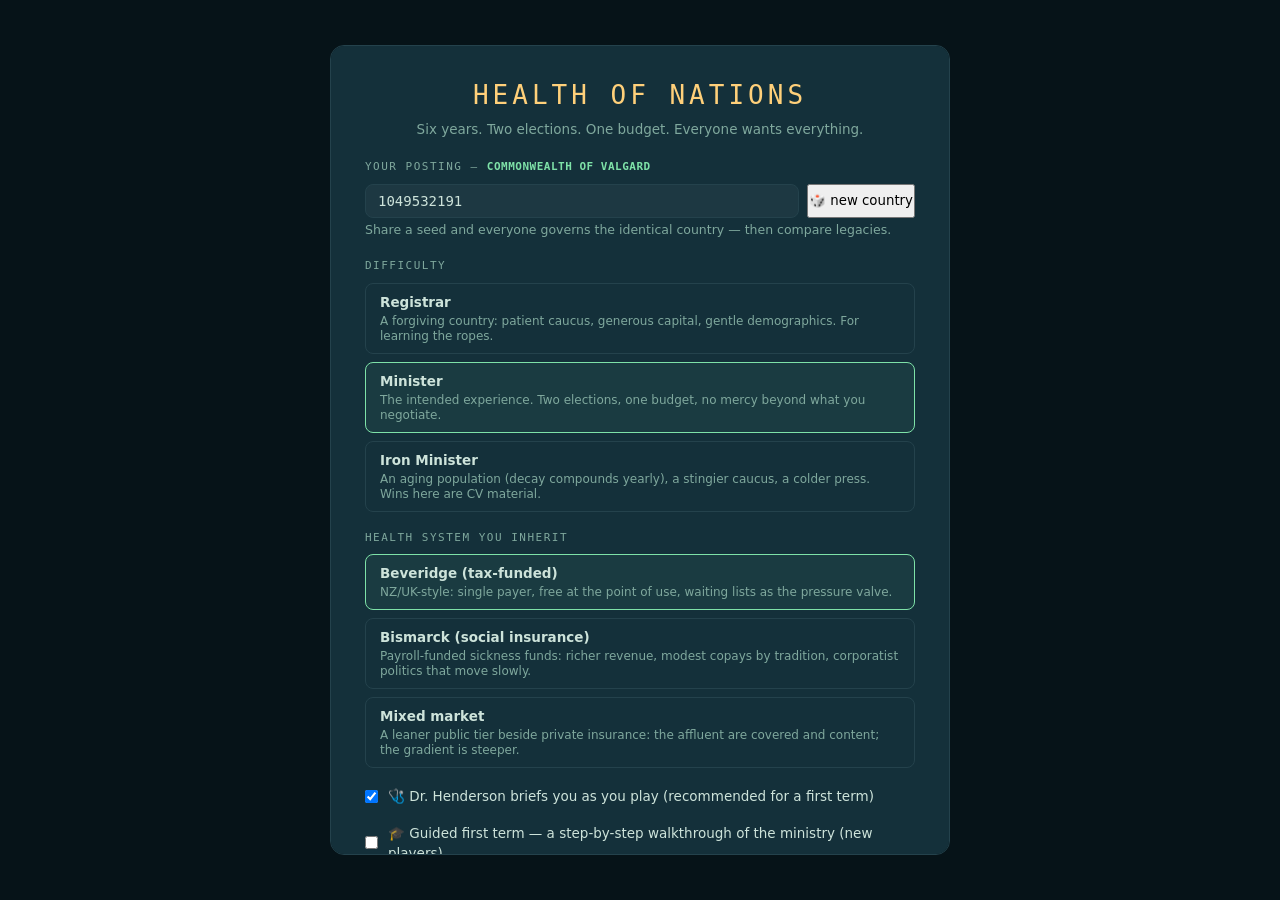
==== index.html @ 7ca91e39 "Health of Nations - built game (deployed from private source repo)" ====
<!DOCTYPE html>
<html lang="en">
  <head>
    <meta charset="UTF-8" />
    <meta name="viewport" content="width=device-width, initial-scale=1.0" />
    <link rel="icon" type="image/svg+xml" href="./hon.svg" />
    <title>Health of Nations</title>
    <script type="module" crossorigin src="./assets/index-BzHdOcWS.js"></script>
    <link rel="stylesheet" crossorigin href="./assets/index-CWYotHM2.css">
  </head>
  <body>
    <div id="root"></div>
  </body>
</html>
---- assets/index-CWYotHM2.css ----
:root{--bg: #0e2129;--panel: #14303a;--panel-2: #1a3a45;--line: #24424c;--text: #cde3da;--muted: #7fa89d;--amber: #ffd07a;--green: #7ee2a8;--red: #e2837e;--purple: #b78ee0;--mono: "Cascadia Code", Consolas, monospace}*{margin:0;padding:0;box-sizing:border-box}body{background:var(--bg);color:var(--text);font-family:Segoe UI,system-ui,sans-serif;font-size:15px;line-height:1.5}.app{max-width:1100px;margin:0 auto;padding:0 16px 60px}button{cursor:pointer;font-family:inherit}.topbar{display:flex;align-items:center;gap:18px;flex-wrap:wrap;padding:14px 0 10px;border-bottom:1px solid var(--line);position:sticky;top:0;background:var(--bg);z-index:10}.brand .title{font-family:var(--mono);font-weight:700;letter-spacing:2px;color:var(--amber);display:block}.brand .sub{font-size:11px;color:var(--muted);font-family:var(--mono)}.stats{display:flex;gap:18px;flex-wrap:wrap;flex:1}.stat label{display:block;font-size:9.5px;letter-spacing:1.5px;color:var(--muted);font-family:var(--mono)}.stat b{font-family:var(--mono);font-size:15px}.stat .check{display:block;font-size:9px;color:var(--muted);font-family:var(--mono)}.good{color:var(--green)}.bad{color:var(--red)}.warn{color:var(--amber)}.actions{display:flex;gap:10px;align-items:center}.advisor-toggle{background:transparent;border:1px solid var(--line);color:var(--muted);border-radius:6px;padding:7px 12px;font-family:var(--mono);font-size:12px}.advisor-toggle.on{border-color:var(--amber);color:var(--amber)}.end-quarter{background:var(--amber);border:none;color:#1a1408;font-weight:700;border-radius:6px;padding:9px 18px;font-size:14px}.end-quarter:hover{filter:brightness(1.1)}.tabs{display:flex;gap:4px;padding:10px 0}.tabs button{background:transparent;border:1px solid transparent;color:var(--muted);padding:8px 16px;border-radius:8px 8px 0 0;font-size:14px;position:relative}.tabs button.active{background:var(--panel);color:var(--text);border-color:var(--line);border-bottom-color:var(--panel)}.tabs .dot{position:absolute;top:6px;right:6px;width:8px;height:8px;border-radius:50%;background:var(--red);animation:pulse 1.2s infinite}@keyframes pulse{50%{opacity:.4}}.flash{background:#3a2530;border:1px solid var(--red);color:#f0c9c4;padding:10px 16px;border-radius:8px;margin:8px 0;font-size:14px}.screen{display:flex;flex-direction:column;gap:14px;padding-top:6px}.panel{background:var(--panel);border:1px solid var(--line);border-radius:10px;padding:18px 22px}.panel h2{font-size:19px;margin-bottom:10px;color:var(--amber)}.panel h3{font-size:16px;margin-bottom:8px}.hint{color:var(--muted);font-size:13px;margin-bottom:12px}.muted{color:var(--muted)}.small{font-size:12px}.center{text-align:center}.headlines{list-style:none}.headlines li{padding:8px 0 8px 20px;border-bottom:1px dashed var(--line);position:relative}.headlines li:before{content:"▸";position:absolute;left:2px;color:var(--amber)}.headlines li:last-child{border-bottom:none}.event{border-color:var(--red)}.event-tag{font-family:var(--mono);font-size:10px;letter-spacing:2px;color:var(--red);margin-bottom:8px}.event h3{font-size:18px;margin-bottom:8px}.choices{display:flex;flex-direction:column;gap:8px;margin-top:14px}.choice{display:flex;justify-content:space-between;align-items:center;gap:12px;background:var(--panel-2);border:1px solid var(--line);color:var(--text);padding:11px 16px;border-radius:8px;text-align:left;font-size:14px}.choice:hover:not(:disabled){border-color:var(--amber)}.choice.chosen{border-color:var(--green);background:#1a4034}.choice.chosen:after{content:" ✓";color:var(--green);font-weight:700}.choice:disabled{opacity:.45;cursor:not-allowed}.choice em{font-family:var(--mono);font-size:11px;color:var(--amber);white-space:nowrap;font-style:normal}.advisor-panel{border-left:3px solid var(--amber)}.advisor-tag{font-family:var(--mono);font-size:10px;letter-spacing:2px;color:var(--amber);margin-bottom:8px;opacity:.9}.advisor-msg{padding:6px 0}.advisor-msg+.advisor-msg{border-top:1px dashed var(--line)}.advisor-msg p{color:#ffeebf;font-size:14px}.advisor-msg details{margin-top:6px;font-size:13px}.advisor-msg summary{color:var(--muted);cursor:pointer;font-family:var(--mono);font-size:11px;letter-spacing:1px}.advisor-msg details p{color:var(--text);margin:6px 0 2px}.advisor-msg cite{color:var(--muted);font-size:11.5px}.panel-head-row{display:flex;justify-content:space-between;align-items:center;gap:12px;flex-wrap:wrap}.policy{display:grid;grid-template-columns:1fr 1fr;gap:16px}@media(max-width:760px){.policy{grid-template-columns:1fr}}.policy-block{background:#ffffff05;border:1px solid var(--line);border-radius:10px;padding:16px 18px}.policy-head{display:flex;justify-content:space-between;align-items:baseline;gap:10px;margin-bottom:10px}.policy-now{font-family:var(--mono);font-size:11px;color:var(--amber)}.pm-options{display:flex;flex-direction:column;gap:8px;margin-bottom:10px}.pm-option{text-align:left;background:transparent;border:1px solid var(--line);border-radius:8px;padding:10px 14px;cursor:pointer;color:var(--text)}.pm-option:hover{border-color:var(--amber)}.pm-option.active{border-color:var(--green);background:#7ee2a80f}.pm-option b{display:block;font-size:13.5px;margin-bottom:3px}.pm-option span{font-size:12px;color:var(--muted)}.menu-card{max-width:560px}.menu-title{font-family:var(--mono);font-size:26px;letter-spacing:4px;color:var(--amber);text-align:center;margin-bottom:4px}.menu-sub{text-align:center;color:var(--muted);font-size:13.5px;margin-bottom:20px}.menu-block{margin-bottom:18px}.menu-label{display:block;font-family:var(--mono);font-size:11px;letter-spacing:1.5px;text-transform:uppercase;color:var(--muted);margin-bottom:8px}.country-preview{color:var(--green);letter-spacing:.5px}.seed-row{display:flex;gap:8px}.seed-input{flex:1;background:#ffffff0a;border:1px solid var(--line);border-radius:8px;color:var(--text);font-family:var(--mono);font-size:14px;padding:8px 12px}.seed-input:focus{outline:none;border-color:var(--amber)}.menu-coaching{display:flex;align-items:center;gap:10px;font-size:13.5px;margin:4px 0 16px;cursor:pointer}.victories{margin:14px 0 4px;display:flex;flex-direction:column;gap:8px}.victory{background:#7ee2a812;border:1px solid rgba(126,226,168,.3);border-radius:8px;padding:10px 14px;font-size:13.5px}.victory.none{background:#ffffff08;border-color:var(--line);color:var(--muted)}.factcard{border-left:3px solid var(--amber)}.fact-tag{font-family:var(--mono);font-size:10px;letter-spacing:2px;color:var(--amber);margin-bottom:6px}.factcard p{font-size:14px;line-height:1.55;margin-bottom:6px}.factcard cite{font-family:var(--mono);font-size:10.5px;color:var(--muted);font-style:normal}.roast{font-style:italic;color:var(--amber);font-size:14px;line-height:1.55;border-left:3px solid var(--amber);padding:8px 14px;margin:10px 0 4px;background:#ffd07a0f;border-radius:0 8px 8px 0}.deep-dive{margin-top:10px;border-top:1px dashed var(--line);padding-top:8px}.deep-dive summary{cursor:pointer;font-family:var(--mono);font-size:11px;color:var(--green)}.deep-dive p{margin-top:8px}.deep-dive .discussion{margin-top:10px;background:#7ee2a80d;border-radius:8px;padding:10px 14px 10px 10px}.deep-dive .discussion ol{margin:6px 0 0 20px}.deep-dive .discussion li{margin:6px 0;font-size:12.5px}.lb-toggle{cursor:pointer;-webkit-user-select:none;user-select:none}.lb-config{display:flex;flex-direction:column;gap:8px}.continue-btn{display:block;width:100%;margin-bottom:18px;padding:12px 16px;background:#7ee2a81a;border:1px solid var(--green);border-radius:10px;color:var(--green);font-family:var(--mono);font-size:13px;cursor:pointer}.continue-btn:hover{background:#7ee2a82e}.hall{border-top:1px dashed var(--line);padding-top:14px;margin-top:4px}.hall-row{display:flex;align-items:center;gap:10px;padding:5px 0;font-size:12px}.hall-grade{flex:0 0 22px;height:22px;border-radius:6px;display:flex;align-items:center;justify-content:center;font-family:var(--mono);font-weight:700;font-size:12px;background:#ffffff0f}.hall-country{flex:1;white-space:nowrap;overflow:hidden;text-overflow:ellipsis}.hall-meta{color:var(--muted);font-family:var(--mono);font-size:10px}.hall-victories{letter-spacing:2px}.hall-score{font-family:var(--mono);color:var(--amber)}.tutorial-panel{position:fixed;right:18px;bottom:18px;z-index:40;max-width:380px;background:var(--panel, #14262e);border:1px solid var(--amber);border-radius:12px;padding:14px 18px;box-shadow:0 10px 30px #00000073;font-size:13.5px}.tutorial-panel p{margin:4px 0 10px;line-height:1.5}.tutorial-foot{display:flex;justify-content:space-between;align-items:center;gap:10px}.tutorial-dots{display:flex;gap:4px}.tutorial-dots .pip.now{background:var(--amber);box-shadow:0 0 6px var(--amber)}button.small{font-size:11px;padding:4px 10px}.codex-list{display:grid;grid-template-columns:1fr 1fr;gap:14px}@media(max-width:760px){.codex-list{grid-template-columns:1fr}}.codex-entry{background:#ffffff05;border:1px solid var(--line);border-radius:10px;padding:16px 18px}.codex-entry h3{font-size:15px;margin-bottom:8px;color:var(--amber)}.codex-entry p{font-size:13px;line-height:1.55;margin-bottom:8px}.codex-entry cite{font-family:var(--mono);font-size:10.5px;color:var(--muted);font-style:normal}.codex-entry.locked{opacity:.55;border-style:dashed}.primer{border-left:3px solid var(--green)}.primer h3{color:var(--green)}.primer ul{list-style:none}.primer li{padding:7px 0 7px 4px;border-bottom:1px dashed var(--line);font-size:14px}.primer li:last-child{border-bottom:none}.primer li b{color:var(--text)}.study-btn{display:block;margin-top:4px;font-family:var(--mono);font-size:10px;background:transparent;border:1px dashed var(--amber);color:var(--amber);border-radius:5px;padding:2px 7px;cursor:pointer}.study-btn:hover{background:#ffd07a1f}.study-btn.is-on{background:var(--amber);color:#10242c;border-style:solid;font-weight:700}.desk-list{display:grid;grid-template-columns:repeat(auto-fit,minmax(300px,1fr));gap:12px}.desk{background:var(--panel-2);border:1px solid var(--line);border-radius:8px;padding:14px 16px}.desk.fixed{opacity:.85}.desk-head{display:flex;justify-content:space-between;font-size:15px;margin-bottom:6px}.desk-head b{font-family:var(--mono);color:var(--amber)}.desk p{font-size:12.5px;color:var(--muted);margin-bottom:10px}.desk-status{font-family:var(--mono);font-size:11px;color:var(--amber);background:#ffd07a12;border-left:2px solid var(--amber);padding:6px 10px;border-radius:0 6px 6px 0;margin-bottom:10px}.desk.fixed .desk-status{color:var(--muted);border-left-color:var(--line);background:#ffffff05}.bar.pipeline{width:100%;margin-bottom:10px}.desk-controls{display:flex;align-items:center;gap:10px}.desk-controls button{width:30px;height:30px;border-radius:6px;border:1px solid var(--line);background:var(--panel);color:var(--text);font-size:16px}.desk-controls button:disabled{opacity:.3}.pips{display:flex;gap:5px}.pip{width:22px;height:10px;border-radius:3px;background:var(--line)}.pip.lit{background:var(--green)}.delta{font-family:var(--mono);font-size:11px;color:var(--amber);font-style:normal}.tablewrap{overflow-x:auto}table{border-collapse:collapse;width:100%;font-size:13.5px}th{text-align:left;font-family:var(--mono);font-size:10px;letter-spacing:1.2px;color:var(--muted);padding:8px 10px;border-bottom:1px solid var(--line)}td{padding:9px 10px;border-bottom:1px solid #1d3843;vertical-align:top}.league tr.funded td{background:#16382e}.drug-name{font-weight:700}.cph{font-family:var(--mono);color:var(--amber)}.ci{font-family:var(--mono);font-size:12px;color:var(--muted)}.ci.wide{color:var(--red)}.equity{font-family:var(--mono)}.fund-btn{border:1px solid var(--line);background:transparent;color:var(--muted);border-radius:6px;padding:5px 12px;font-family:var(--mono);font-size:11px;white-space:nowrap}.fund-btn:hover{border-color:var(--green);color:var(--green)}.fund-btn.is-funded{background:var(--green);border-color:var(--green);color:#0c2018;font-weight:700}.spark-row{display:grid;grid-template-columns:repeat(auto-fit,minmax(160px,1fr));gap:12px}.spark-box{background:var(--panel-2);border:1px solid var(--line);border-radius:8px;padding:12px 14px}.spark-box label{display:block;font-family:var(--mono);font-size:10px;letter-spacing:1.5px;color:var(--muted);margin-bottom:6px}.spark{width:100%;height:36px;display:block}.spark-box b{font-family:var(--mono);font-size:15px}.spark-box b.big{font-size:22px;color:var(--amber)}.spark-box small{display:block;color:var(--muted);font-size:10.5px}.bar{background:var(--line);border-radius:4px;height:9px;width:110px;overflow:hidden}.fill{height:100%;border-radius:4px}.fill.health{background:var(--amber)}.fill.sat,.fill.score{background:var(--green)}.provisional{font-family:var(--mono);font-size:10.5px;letter-spacing:1px;color:var(--muted);font-weight:400;margin-left:10px;vertical-align:middle}.scoreboard{display:flex;gap:22px;align-items:flex-start}.scoreboard .pillars{flex:1;margin-bottom:0}@media(max-width:640px){.scoreboard{flex-direction:column}}.score-overlay{position:fixed;top:0;right:0;bottom:0;left:0;background:#061217e6;z-index:100;display:flex;align-items:center;justify-content:center;padding:20px}.score-card{background:var(--panel);border:1px solid var(--line);border-radius:14px;padding:30px 34px;max-width:620px;width:100%;max-height:90vh;overflow-y:auto}.verdict{font-family:var(--mono);font-size:26px;font-weight:700;letter-spacing:2px}.verdict.win{color:var(--green)}.verdict.loss{color:var(--red)}.reason{margin:12px 0 20px;color:var(--text);font-size:15px}.grade-row{display:flex;align-items:center;gap:20px;margin-bottom:20px}.grade{width:74px;height:74px;border-radius:12px;display:flex;align-items:center;justify-content:center;font-size:44px;font-weight:700;font-family:var(--mono);background:var(--panel-2);border:2px solid var(--line)}.grade-S{color:var(--amber);border-color:var(--amber)}.grade-A{color:var(--green);border-color:var(--green)}.grade-B{color:var(--green)}.grade-C{color:var(--text)}.grade-D{color:var(--red)}.grade-F{color:var(--red);border-color:var(--red)}.composite b{font-size:30px;font-family:var(--mono)}.composite small{display:block;color:var(--muted);font-size:11px;letter-spacing:1px}.pillars{display:flex;flex-direction:column;gap:12px;margin-bottom:22px}.pillar .bar{width:100%;margin:4px 0}.pillar-head{display:flex;justify-content:space-between;font-size:14px}.pillar-head b{font-family:var(--mono)}.score-actions{display:flex;gap:10px;margin-bottom:10px}.score-actions button{flex:1;padding:12px;border-radius:8px;border:none;background:var(--amber);color:#1a1408;font-weight:700;font-size:14px}.score-actions button.ghost{background:transparent;border:1px solid var(--line);color:var(--text)}
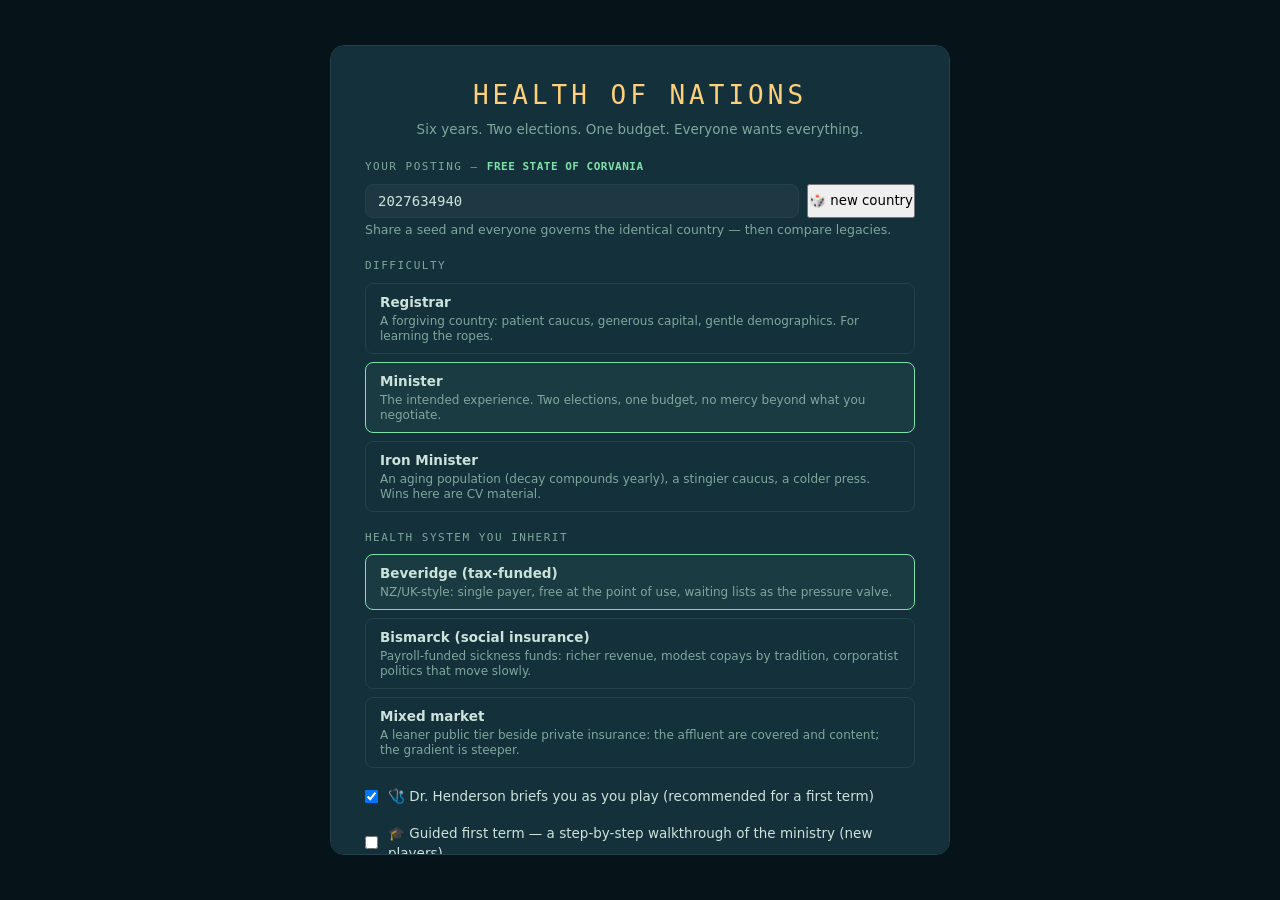
==== commit 8725a57b: "Deploy: facts, roasts, 16 new events, teaching mode, leaderboards, lo-fi soundtrack" ====
--- a/index.html
+++ b/index.html
@@ -5,7 +5,7 @@
     <meta name="viewport" content="width=device-width, initial-scale=1.0" />
     <link rel="icon" type="image/svg+xml" href="./hon.svg" />
     <title>Health of Nations</title>
-    <script type="module" crossorigin src="./assets/index-BzHdOcWS.js"></script>
+    <script type="module" crossorigin src="./assets/index-4M-tXDWU.js"></script>
     <link rel="stylesheet" crossorigin href="./assets/index-CWYotHM2.css">
   </head>
   <body>
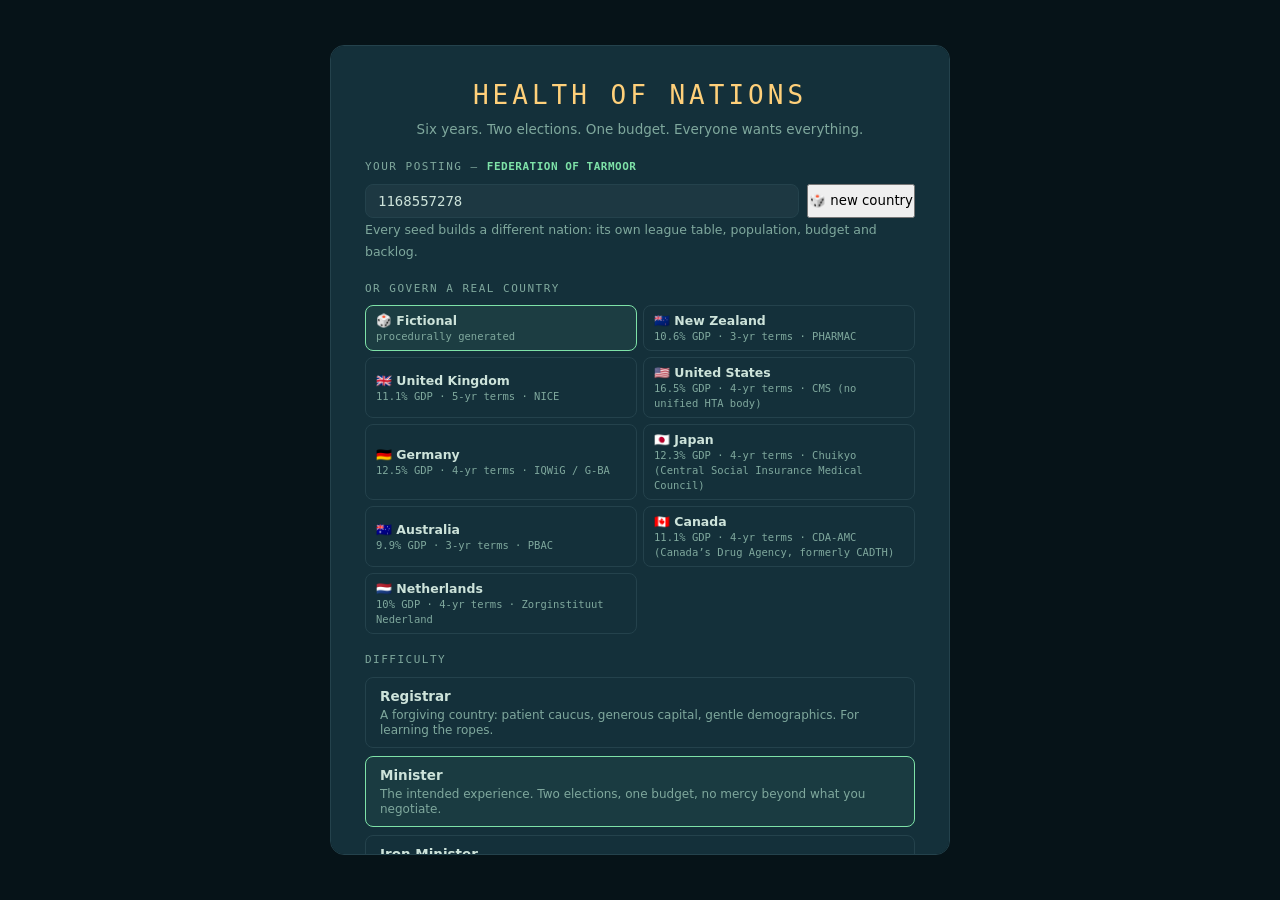
==== commit b22caaf4: "Deploy Phase 6: procedural countries, real-country mode, Green Field" ====
--- a/index.html
+++ b/index.html
@@ -5,8 +5,8 @@
     <meta name="viewport" content="width=device-width, initial-scale=1.0" />
     <link rel="icon" type="image/svg+xml" href="./hon.svg" />
     <title>Health of Nations</title>
-    <script type="module" crossorigin src="./assets/index-4M-tXDWU.js"></script>
-    <link rel="stylesheet" crossorigin href="./assets/index-CWYotHM2.css">
+    <script type="module" crossorigin src="./assets/index-B0h3HV42.js"></script>
+    <link rel="stylesheet" crossorigin href="./assets/index-BfhvrwrB.css">
   </head>
   <body>
     <div id="root"></div>
--- a/assets/index-BfhvrwrB.css
+++ b/assets/index-BfhvrwrB.css
@@ -0,0 +1 @@
+:root{--bg: #0e2129;--panel: #14303a;--panel-2: #1a3a45;--line: #24424c;--text: #cde3da;--muted: #7fa89d;--amber: #ffd07a;--green: #7ee2a8;--red: #e2837e;--purple: #b78ee0;--mono: "Cascadia Code", Consolas, monospace}*{margin:0;padding:0;box-sizing:border-box}body{background:var(--bg);color:var(--text);font-family:Segoe UI,system-ui,sans-serif;font-size:15px;line-height:1.5}.app{max-width:1100px;margin:0 auto;padding:0 16px 60px}button{cursor:pointer;font-family:inherit}.topbar{display:flex;align-items:center;gap:18px;flex-wrap:wrap;padding:14px 0 10px;border-bottom:1px solid var(--line);position:sticky;top:0;background:var(--bg);z-index:10}.brand .title{font-family:var(--mono);font-weight:700;letter-spacing:2px;color:var(--amber);display:block}.brand .sub{font-size:11px;color:var(--muted);font-family:var(--mono)}.stats{display:flex;gap:18px;flex-wrap:wrap;flex:1}.stat label{display:block;font-size:9.5px;letter-spacing:1.5px;color:var(--muted);font-family:var(--mono)}.stat b{font-family:var(--mono);font-size:15px}.stat .check{display:block;font-size:9px;color:var(--muted);font-family:var(--mono)}.good{color:var(--green)}.bad{color:var(--red)}.warn{color:var(--amber)}.actions{display:flex;gap:10px;align-items:center}.advisor-toggle{background:transparent;border:1px solid var(--line);color:var(--muted);border-radius:6px;padding:7px 12px;font-family:var(--mono);font-size:12px}.advisor-toggle.on{border-color:var(--amber);color:var(--amber)}.end-quarter{background:var(--amber);border:none;color:#1a1408;font-weight:700;border-radius:6px;padding:9px 18px;font-size:14px}.end-quarter:hover{filter:brightness(1.1)}.tabs{display:flex;gap:4px;padding:10px 0}.tabs button{background:transparent;border:1px solid transparent;color:var(--muted);padding:8px 16px;border-radius:8px 8px 0 0;font-size:14px;position:relative}.tabs button.active{background:var(--panel);color:var(--text);border-color:var(--line);border-bottom-color:var(--panel)}.tabs .dot{position:absolute;top:6px;right:6px;width:8px;height:8px;border-radius:50%;background:var(--red);animation:pulse 1.2s infinite}@keyframes pulse{50%{opacity:.4}}.flash{background:#3a2530;border:1px solid var(--red);color:#f0c9c4;padding:10px 16px;border-radius:8px;margin:8px 0;font-size:14px}.screen{display:flex;flex-direction:column;gap:14px;padding-top:6px}.panel{background:var(--panel);border:1px solid var(--line);border-radius:10px;padding:18px 22px}.panel h2{font-size:19px;margin-bottom:10px;color:var(--amber)}.panel h3{font-size:16px;margin-bottom:8px}.hint{color:var(--muted);font-size:13px;margin-bottom:12px}.muted{color:var(--muted)}.small{font-size:12px}.center{text-align:center}.headlines{list-style:none}.headlines li{padding:8px 0 8px 20px;border-bottom:1px dashed var(--line);position:relative}.headlines li:before{content:"▸";position:absolute;left:2px;color:var(--amber)}.headlines li:last-child{border-bottom:none}.event{border-color:var(--red)}.event-tag{font-family:var(--mono);font-size:10px;letter-spacing:2px;color:var(--red);margin-bottom:8px}.event h3{font-size:18px;margin-bottom:8px}.choices{display:flex;flex-direction:column;gap:8px;margin-top:14px}.choice{display:flex;justify-content:space-between;align-items:center;gap:12px;background:var(--panel-2);border:1px solid var(--line);color:var(--text);padding:11px 16px;border-radius:8px;text-align:left;font-size:14px}.choice:hover:not(:disabled){border-color:var(--amber)}.choice.chosen{border-color:var(--green);background:#1a4034}.choice.chosen:after{content:" ✓";color:var(--green);font-weight:700}.choice:disabled{opacity:.45;cursor:not-allowed}.choice em{font-family:var(--mono);font-size:11px;color:var(--amber);white-space:nowrap;font-style:normal}.advisor-panel{border-left:3px solid var(--amber)}.advisor-tag{font-family:var(--mono);font-size:10px;letter-spacing:2px;color:var(--amber);margin-bottom:8px;opacity:.9}.advisor-msg{padding:6px 0}.advisor-msg+.advisor-msg{border-top:1px dashed var(--line)}.advisor-msg p{color:#ffeebf;font-size:14px}.advisor-msg details{margin-top:6px;font-size:13px}.advisor-msg summary{color:var(--muted);cursor:pointer;font-family:var(--mono);font-size:11px;letter-spacing:1px}.advisor-msg details p{color:var(--text);margin:6px 0 2px}.advisor-msg cite{color:var(--muted);font-size:11.5px}.panel-head-row{display:flex;justify-content:space-between;align-items:center;gap:12px;flex-wrap:wrap}.policy{display:grid;grid-template-columns:1fr 1fr;gap:16px}@media(max-width:760px){.policy{grid-template-columns:1fr}}.policy-block{background:#ffffff05;border:1px solid var(--line);border-radius:10px;padding:16px 18px}.policy-head{display:flex;justify-content:space-between;align-items:baseline;gap:10px;margin-bottom:10px}.policy-now{font-family:var(--mono);font-size:11px;color:var(--amber)}.pm-options{display:flex;flex-direction:column;gap:8px;margin-bottom:10px}.pm-option{text-align:left;background:transparent;border:1px solid var(--line);border-radius:8px;padding:10px 14px;cursor:pointer;color:var(--text)}.pm-option:hover{border-color:var(--amber)}.pm-option.active{border-color:var(--green);background:#7ee2a80f}.pm-option b{display:block;font-size:13.5px;margin-bottom:3px}.pm-option span{font-size:12px;color:var(--muted)}.menu-card{max-width:560px}.menu-title{font-family:var(--mono);font-size:26px;letter-spacing:4px;color:var(--amber);text-align:center;margin-bottom:4px}.menu-sub{text-align:center;color:var(--muted);font-size:13.5px;margin-bottom:20px}.menu-block{margin-bottom:18px}.menu-label{display:block;font-family:var(--mono);font-size:11px;letter-spacing:1.5px;text-transform:uppercase;color:var(--muted);margin-bottom:8px}.country-preview{color:var(--green);letter-spacing:.5px}.seed-row{display:flex;gap:8px}.seed-input{flex:1;background:#ffffff0a;border:1px solid var(--line);border-radius:8px;color:var(--text);font-family:var(--mono);font-size:14px;padding:8px 12px}.seed-input:focus{outline:none;border-color:var(--amber)}.menu-coaching{display:flex;align-items:center;gap:10px;font-size:13.5px;margin:4px 0 16px;cursor:pointer}.victories{margin:14px 0 4px;display:flex;flex-direction:column;gap:8px}.victory{background:#7ee2a812;border:1px solid rgba(126,226,168,.3);border-radius:8px;padding:10px 14px;font-size:13.5px}.victory.none{background:#ffffff08;border-color:var(--line);color:var(--muted)}.factcard{border-left:3px solid var(--amber)}.fact-tag{font-family:var(--mono);font-size:10px;letter-spacing:2px;color:var(--amber);margin-bottom:6px}.factcard p{font-size:14px;line-height:1.55;margin-bottom:6px}.factcard cite{font-family:var(--mono);font-size:10.5px;color:var(--muted);font-style:normal}.roast{font-style:italic;color:var(--amber);font-size:14px;line-height:1.55;border-left:3px solid var(--amber);padding:8px 14px;margin:10px 0 4px;background:#ffd07a0f;border-radius:0 8px 8px 0}.deep-dive{margin-top:10px;border-top:1px dashed var(--line);padding-top:8px}.deep-dive summary{cursor:pointer;font-family:var(--mono);font-size:11px;color:var(--green)}.deep-dive p{margin-top:8px}.deep-dive .discussion{margin-top:10px;background:#7ee2a80d;border-radius:8px;padding:10px 14px 10px 10px}.deep-dive .discussion ol{margin:6px 0 0 20px}.deep-dive .discussion li{margin:6px 0;font-size:12.5px}.lb-toggle{cursor:pointer;-webkit-user-select:none;user-select:none}.lb-config{display:flex;flex-direction:column;gap:8px}.country-grid{display:grid;grid-template-columns:1fr 1fr;gap:6px}@media(max-width:640px){.country-grid{grid-template-columns:1fr}}.country-btn{text-align:left;background:transparent;border:1px solid var(--line);border-radius:8px;padding:7px 10px;cursor:pointer;color:var(--text)}.country-btn:hover{border-color:var(--amber)}.country-btn.active{border-color:var(--green);background:#7ee2a812}.country-btn b{display:block;font-size:12.5px}.country-btn span{font-size:10.5px;color:var(--muted);font-family:var(--mono)}.profile-card{border-left:3px solid var(--green)}.profile-chips{display:flex;flex-wrap:wrap;gap:6px;margin:8px 0 10px}.chip{font-family:var(--mono);font-size:11px;letter-spacing:.5px;background:#7ee2a81a;border:1px solid rgba(126,226,168,.35);color:var(--green);border-radius:20px;padding:3px 11px}.continue-btn{display:block;width:100%;margin-bottom:18px;padding:12px 16px;background:#7ee2a81a;border:1px solid var(--green);border-radius:10px;color:var(--green);font-family:var(--mono);font-size:13px;cursor:pointer}.continue-btn:hover{background:#7ee2a82e}.hall{border-top:1px dashed var(--line);padding-top:14px;margin-top:4px}.hall-row{display:flex;align-items:center;gap:10px;padding:5px 0;font-size:12px}.hall-grade{flex:0 0 22px;height:22px;border-radius:6px;display:flex;align-items:center;justify-content:center;font-family:var(--mono);font-weight:700;font-size:12px;background:#ffffff0f}.hall-country{flex:1;white-space:nowrap;overflow:hidden;text-overflow:ellipsis}.hall-meta{color:var(--muted);font-family:var(--mono);font-size:10px}.hall-victories{letter-spacing:2px}.hall-score{font-family:var(--mono);color:var(--amber)}.tutorial-panel{position:fixed;right:18px;bottom:18px;z-index:40;max-width:380px;background:var(--panel, #14262e);border:1px solid var(--amber);border-radius:12px;padding:14px 18px;box-shadow:0 10px 30px #00000073;font-size:13.5px}.tutorial-panel p{margin:4px 0 10px;line-height:1.5}.tutorial-foot{display:flex;justify-content:space-between;align-items:center;gap:10px}.tutorial-dots{display:flex;gap:4px}.tutorial-dots .pip.now{background:var(--amber);box-shadow:0 0 6px var(--amber)}button.small{font-size:11px;padding:4px 10px}.codex-list{display:grid;grid-template-columns:1fr 1fr;gap:14px}@media(max-width:760px){.codex-list{grid-template-columns:1fr}}.codex-entry{background:#ffffff05;border:1px solid var(--line);border-radius:10px;padding:16px 18px}.codex-entry h3{font-size:15px;margin-bottom:8px;color:var(--amber)}.codex-entry p{font-size:13px;line-height:1.55;margin-bottom:8px}.codex-entry cite{font-family:var(--mono);font-size:10.5px;color:var(--muted);font-style:normal}.codex-entry.locked{opacity:.55;border-style:dashed}.primer{border-left:3px solid var(--green)}.primer h3{color:var(--green)}.primer ul{list-style:none}.primer li{padding:7px 0 7px 4px;border-bottom:1px dashed var(--line);font-size:14px}.primer li:last-child{border-bottom:none}.primer li b{color:var(--text)}.study-btn{display:block;margin-top:4px;font-family:var(--mono);font-size:10px;background:transparent;border:1px dashed var(--amber);color:var(--amber);border-radius:5px;padding:2px 7px;cursor:pointer}.study-btn:hover{background:#ffd07a1f}.study-btn.is-on{background:var(--amber);color:#10242c;border-style:solid;font-weight:700}.desk-list{display:grid;grid-template-columns:repeat(auto-fit,minmax(300px,1fr));gap:12px}.desk{background:var(--panel-2);border:1px solid var(--line);border-radius:8px;padding:14px 16px}.desk.fixed{opacity:.85}.desk-head{display:flex;justify-content:space-between;font-size:15px;margin-bottom:6px}.desk-head b{font-family:var(--mono);color:var(--amber)}.desk p{font-size:12.5px;color:var(--muted);margin-bottom:10px}.desk-status{font-family:var(--mono);font-size:11px;color:var(--amber);background:#ffd07a12;border-left:2px solid var(--amber);padding:6px 10px;border-radius:0 6px 6px 0;margin-bottom:10px}.desk.fixed .desk-status{color:var(--muted);border-left-color:var(--line);background:#ffffff05}.bar.pipeline{width:100%;margin-bottom:10px}.desk-controls{display:flex;align-items:center;gap:10px}.desk-controls button{width:30px;height:30px;border-radius:6px;border:1px solid var(--line);background:var(--panel);color:var(--text);font-size:16px}.desk-controls button:disabled{opacity:.3}.pips{display:flex;gap:5px}.pip{width:22px;height:10px;border-radius:3px;background:var(--line)}.pip.lit{background:var(--green)}.delta{font-family:var(--mono);font-size:11px;color:var(--amber);font-style:normal}.tablewrap{overflow-x:auto}table{border-collapse:collapse;width:100%;font-size:13.5px}th{text-align:left;font-family:var(--mono);font-size:10px;letter-spacing:1.2px;color:var(--muted);padding:8px 10px;border-bottom:1px solid var(--line)}td{padding:9px 10px;border-bottom:1px solid #1d3843;vertical-align:top}.league tr.funded td{background:#16382e}.drug-name{font-weight:700}.cph{font-family:var(--mono);color:var(--amber)}.ci{font-family:var(--mono);font-size:12px;color:var(--muted)}.ci.wide{color:var(--red)}.equity{font-family:var(--mono)}.fund-btn{border:1px solid var(--line);background:transparent;color:var(--muted);border-radius:6px;padding:5px 12px;font-family:var(--mono);font-size:11px;white-space:nowrap}.fund-btn:hover{border-color:var(--green);color:var(--green)}.fund-btn.is-funded{background:var(--green);border-color:var(--green);color:#0c2018;font-weight:700}.spark-row{display:grid;grid-template-columns:repeat(auto-fit,minmax(160px,1fr));gap:12px}.spark-box{background:var(--panel-2);border:1px solid var(--line);border-radius:8px;padding:12px 14px}.spark-box label{display:block;font-family:var(--mono);font-size:10px;letter-spacing:1.5px;color:var(--muted);margin-bottom:6px}.spark{width:100%;height:36px;display:block}.spark-box b{font-family:var(--mono);font-size:15px}.spark-box b.big{font-size:22px;color:var(--amber)}.spark-box small{display:block;color:var(--muted);font-size:10.5px}.bar{background:var(--line);border-radius:4px;height:9px;width:110px;overflow:hidden}.fill{height:100%;border-radius:4px}.fill.health{background:var(--amber)}.fill.sat,.fill.score{background:var(--green)}.provisional{font-family:var(--mono);font-size:10.5px;letter-spacing:1px;color:var(--muted);font-weight:400;margin-left:10px;vertical-align:middle}.scoreboard{display:flex;gap:22px;align-items:flex-start}.scoreboard .pillars{flex:1;margin-bottom:0}@media(max-width:640px){.scoreboard{flex-direction:column}}.score-overlay{position:fixed;top:0;right:0;bottom:0;left:0;background:#061217e6;z-index:100;display:flex;align-items:center;justify-content:center;padding:20px}.score-card{background:var(--panel);border:1px solid var(--line);border-radius:14px;padding:30px 34px;max-width:620px;width:100%;max-height:90vh;overflow-y:auto}.verdict{font-family:var(--mono);font-size:26px;font-weight:700;letter-spacing:2px}.verdict.win{color:var(--green)}.verdict.loss{color:var(--red)}.reason{margin:12px 0 20px;color:var(--text);font-size:15px}.grade-row{display:flex;align-items:center;gap:20px;margin-bottom:20px}.grade{width:74px;height:74px;border-radius:12px;display:flex;align-items:center;justify-content:center;font-size:44px;font-weight:700;font-family:var(--mono);background:var(--panel-2);border:2px solid var(--line)}.grade-S{color:var(--amber);border-color:var(--amber)}.grade-A{color:var(--green);border-color:var(--green)}.grade-B{color:var(--green)}.grade-C{color:var(--text)}.grade-D{color:var(--red)}.grade-F{color:var(--red);border-color:var(--red)}.composite b{font-size:30px;font-family:var(--mono)}.composite small{display:block;color:var(--muted);font-size:11px;letter-spacing:1px}.pillars{display:flex;flex-direction:column;gap:12px;margin-bottom:22px}.pillar .bar{width:100%;margin:4px 0}.pillar-head{display:flex;justify-content:space-between;font-size:14px}.pillar-head b{font-family:var(--mono)}.score-actions{display:flex;gap:10px;margin-bottom:10px}.score-actions button{flex:1;padding:12px;border-radius:8px;border:none;background:var(--amber);color:#1a1408;font-weight:700;font-size:14px}.score-actions button.ghost{background:transparent;border:1px solid var(--line);color:var(--text)}
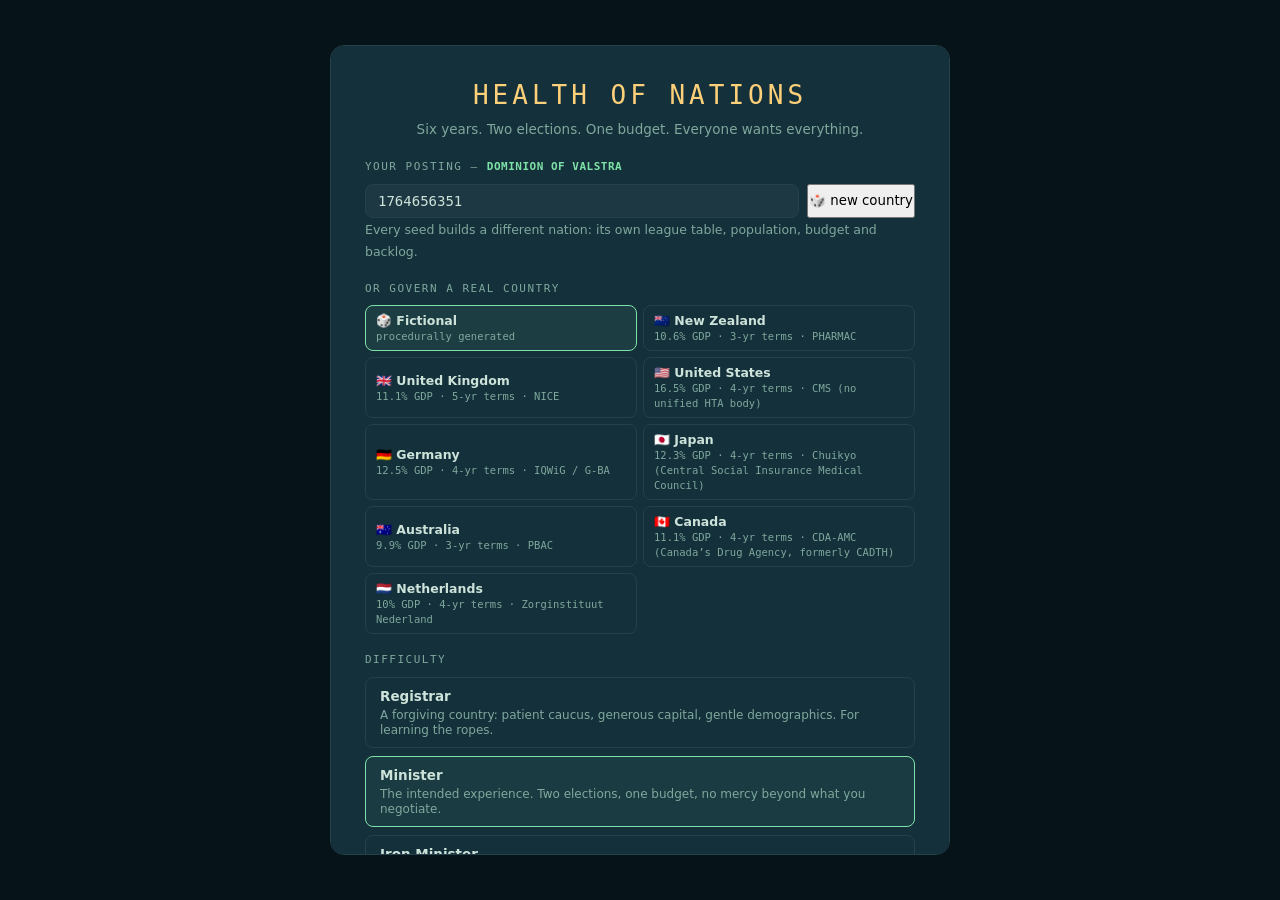
==== commit 18a398f0: "Deploy Phase 7: course bridge and companion course at /course/ Co-Authored-By: Claude Opus 5.5 <nore" ====
--- a/index.html
+++ b/index.html
@@ -5,8 +5,8 @@
     <meta name="viewport" content="width=device-width, initial-scale=1.0" />
     <link rel="icon" type="image/svg+xml" href="./hon.svg" />
     <title>Health of Nations</title>
-    <script type="module" crossorigin src="./assets/index-B0h3HV42.js"></script>
-    <link rel="stylesheet" crossorigin href="./assets/index-BfhvrwrB.css">
+    <script type="module" crossorigin src="./assets/index-AIq9mNSs.js"></script>
+    <link rel="stylesheet" crossorigin href="./assets/index-Cav-bF2-.css">
   </head>
   <body>
     <div id="root"></div>
--- a/assets/index-Cav-bF2-.css
+++ b/assets/index-Cav-bF2-.css
@@ -0,0 +1 @@
+:root{--bg: #0e2129;--panel: #14303a;--panel-2: #1a3a45;--line: #24424c;--text: #cde3da;--muted: #7fa89d;--amber: #ffd07a;--green: #7ee2a8;--red: #e2837e;--purple: #b78ee0;--mono: "Cascadia Code", Consolas, monospace}*{margin:0;padding:0;box-sizing:border-box}body{background:var(--bg);color:var(--text);font-family:Segoe UI,system-ui,sans-serif;font-size:15px;line-height:1.5}.app{max-width:1100px;margin:0 auto;padding:0 16px 60px}button{cursor:pointer;font-family:inherit}.topbar{display:flex;align-items:center;gap:18px;flex-wrap:wrap;padding:14px 0 10px;border-bottom:1px solid var(--line);position:sticky;top:0;background:var(--bg);z-index:10}.brand .title{font-family:var(--mono);font-weight:700;letter-spacing:2px;color:var(--amber);display:block}.brand .sub{font-size:11px;color:var(--muted);font-family:var(--mono)}.stats{display:flex;gap:18px;flex-wrap:wrap;flex:1}.stat label{display:block;font-size:9.5px;letter-spacing:1.5px;color:var(--muted);font-family:var(--mono)}.stat b{font-family:var(--mono);font-size:15px}.stat .check{display:block;font-size:9px;color:var(--muted);font-family:var(--mono)}.good{color:var(--green)}.bad{color:var(--red)}.warn{color:var(--amber)}.actions{display:flex;gap:10px;align-items:center}.advisor-toggle{background:transparent;border:1px solid var(--line);color:var(--muted);border-radius:6px;padding:7px 12px;font-family:var(--mono);font-size:12px}.advisor-toggle.on{border-color:var(--amber);color:var(--amber)}.end-quarter{background:var(--amber);border:none;color:#1a1408;font-weight:700;border-radius:6px;padding:9px 18px;font-size:14px}.end-quarter:hover{filter:brightness(1.1)}.tabs{display:flex;gap:4px;padding:10px 0}.tabs button{background:transparent;border:1px solid transparent;color:var(--muted);padding:8px 16px;border-radius:8px 8px 0 0;font-size:14px;position:relative}.tabs button.active{background:var(--panel);color:var(--text);border-color:var(--line);border-bottom-color:var(--panel)}.tabs .dot{position:absolute;top:6px;right:6px;width:8px;height:8px;border-radius:50%;background:var(--red);animation:pulse 1.2s infinite}@keyframes pulse{50%{opacity:.4}}.flash{background:#3a2530;border:1px solid var(--red);color:#f0c9c4;padding:10px 16px;border-radius:8px;margin:8px 0;font-size:14px}.screen{display:flex;flex-direction:column;gap:14px;padding-top:6px}.panel{background:var(--panel);border:1px solid var(--line);border-radius:10px;padding:18px 22px}.panel h2{font-size:19px;margin-bottom:10px;color:var(--amber)}.panel h3{font-size:16px;margin-bottom:8px}.hint{color:var(--muted);font-size:13px;margin-bottom:12px}.muted{color:var(--muted)}.small{font-size:12px}.center{text-align:center}.headlines{list-style:none}.headlines li{padding:8px 0 8px 20px;border-bottom:1px dashed var(--line);position:relative}.headlines li:before{content:"▸";position:absolute;left:2px;color:var(--amber)}.headlines li:last-child{border-bottom:none}.event{border-color:var(--red)}.event-tag{font-family:var(--mono);font-size:10px;letter-spacing:2px;color:var(--red);margin-bottom:8px}.event h3{font-size:18px;margin-bottom:8px}.choices{display:flex;flex-direction:column;gap:8px;margin-top:14px}.choice{display:flex;justify-content:space-between;align-items:center;gap:12px;background:var(--panel-2);border:1px solid var(--line);color:var(--text);padding:11px 16px;border-radius:8px;text-align:left;font-size:14px}.choice:hover:not(:disabled){border-color:var(--amber)}.choice.chosen{border-color:var(--green);background:#1a4034}.choice.chosen:after{content:" ✓";color:var(--green);font-weight:700}.choice:disabled{opacity:.45;cursor:not-allowed}.choice em{font-family:var(--mono);font-size:11px;color:var(--amber);white-space:nowrap;font-style:normal}.advisor-panel{border-left:3px solid var(--amber)}.advisor-tag{font-family:var(--mono);font-size:10px;letter-spacing:2px;color:var(--amber);margin-bottom:8px;opacity:.9}.advisor-msg{padding:6px 0}.advisor-msg+.advisor-msg{border-top:1px dashed var(--line)}.advisor-msg p{color:#ffeebf;font-size:14px}.advisor-msg details{margin-top:6px;font-size:13px}.advisor-msg summary{color:var(--muted);cursor:pointer;font-family:var(--mono);font-size:11px;letter-spacing:1px}.advisor-msg details p{color:var(--text);margin:6px 0 2px}.advisor-msg cite{color:var(--muted);font-size:11.5px}.panel-head-row{display:flex;justify-content:space-between;align-items:center;gap:12px;flex-wrap:wrap}.policy{display:grid;grid-template-columns:1fr 1fr;gap:16px}@media(max-width:760px){.policy{grid-template-columns:1fr}}.policy-block{background:#ffffff05;border:1px solid var(--line);border-radius:10px;padding:16px 18px}.policy-head{display:flex;justify-content:space-between;align-items:baseline;gap:10px;margin-bottom:10px}.policy-now{font-family:var(--mono);font-size:11px;color:var(--amber)}.pm-options{display:flex;flex-direction:column;gap:8px;margin-bottom:10px}.pm-option{text-align:left;background:transparent;border:1px solid var(--line);border-radius:8px;padding:10px 14px;cursor:pointer;color:var(--text)}.pm-option:hover{border-color:var(--amber)}.pm-option.active{border-color:var(--green);background:#7ee2a80f}.pm-option b{display:block;font-size:13.5px;margin-bottom:3px}.pm-option span{font-size:12px;color:var(--muted)}.menu-card{max-width:560px}.menu-title{font-family:var(--mono);font-size:26px;letter-spacing:4px;color:var(--amber);text-align:center;margin-bottom:4px}.menu-sub{text-align:center;color:var(--muted);font-size:13.5px;margin-bottom:20px}.menu-block{margin-bottom:18px}.menu-label{display:block;font-family:var(--mono);font-size:11px;letter-spacing:1.5px;text-transform:uppercase;color:var(--muted);margin-bottom:8px}.country-preview{color:var(--green);letter-spacing:.5px}.seed-row{display:flex;gap:8px}.seed-input{flex:1;background:#ffffff0a;border:1px solid var(--line);border-radius:8px;color:var(--text);font-family:var(--mono);font-size:14px;padding:8px 12px}.seed-input:focus{outline:none;border-color:var(--amber)}.menu-coaching{display:flex;align-items:center;gap:10px;font-size:13.5px;margin:4px 0 16px;cursor:pointer}.victories{margin:14px 0 4px;display:flex;flex-direction:column;gap:8px}.victory{background:#7ee2a812;border:1px solid rgba(126,226,168,.3);border-radius:8px;padding:10px 14px;font-size:13.5px}.victory.none{background:#ffffff08;border-color:var(--line);color:var(--muted)}.factcard{border-left:3px solid var(--amber)}.fact-tag{font-family:var(--mono);font-size:10px;letter-spacing:2px;color:var(--amber);margin-bottom:6px}.factcard p{font-size:14px;line-height:1.55;margin-bottom:6px}.factcard cite{font-family:var(--mono);font-size:10.5px;color:var(--muted);font-style:normal}.roast{font-style:italic;color:var(--amber);font-size:14px;line-height:1.55;border-left:3px solid var(--amber);padding:8px 14px;margin:10px 0 4px;background:#ffd07a0f;border-radius:0 8px 8px 0}.deep-dive{margin-top:10px;border-top:1px dashed var(--line);padding-top:8px}.deep-dive summary{cursor:pointer;font-family:var(--mono);font-size:11px;color:var(--green)}.deep-dive p{margin-top:8px}.deep-dive .discussion{margin-top:10px;background:#7ee2a80d;border-radius:8px;padding:10px 14px 10px 10px}.deep-dive .discussion ol{margin:6px 0 0 20px}.deep-dive .discussion li{margin:6px 0;font-size:12.5px}.lb-toggle{cursor:pointer;-webkit-user-select:none;user-select:none}.lb-config{display:flex;flex-direction:column;gap:8px}.country-grid{display:grid;grid-template-columns:1fr 1fr;gap:6px}@media(max-width:640px){.country-grid{grid-template-columns:1fr}}.country-btn{text-align:left;background:transparent;border:1px solid var(--line);border-radius:8px;padding:7px 10px;cursor:pointer;color:var(--text)}.country-btn:hover{border-color:var(--amber)}.country-btn.active{border-color:var(--green);background:#7ee2a812}.country-btn b{display:block;font-size:12.5px}.country-btn span{font-size:10.5px;color:var(--muted);font-family:var(--mono)}.profile-card{border-left:3px solid var(--green)}.profile-chips{display:flex;flex-wrap:wrap;gap:6px;margin:8px 0 10px}.chip{font-family:var(--mono);font-size:11px;letter-spacing:.5px;background:#7ee2a81a;border:1px solid rgba(126,226,168,.35);color:var(--green);border-radius:20px;padding:3px 11px}.continue-btn{display:block;width:100%;margin-bottom:18px;padding:12px 16px;background:#7ee2a81a;border:1px solid var(--green);border-radius:10px;color:var(--green);font-family:var(--mono);font-size:13px;cursor:pointer}.continue-btn:hover{background:#7ee2a82e}.hall{border-top:1px dashed var(--line);padding-top:14px;margin-top:4px}.hall-row{display:flex;align-items:center;gap:10px;padding:5px 0;font-size:12px}.hall-grade{flex:0 0 22px;height:22px;border-radius:6px;display:flex;align-items:center;justify-content:center;font-family:var(--mono);font-weight:700;font-size:12px;background:#ffffff0f}.hall-country{flex:1;white-space:nowrap;overflow:hidden;text-overflow:ellipsis}.hall-meta{color:var(--muted);font-family:var(--mono);font-size:10px}.hall-victories{letter-spacing:2px}.hall-score{font-family:var(--mono);color:var(--amber)}.tutorial-panel{position:fixed;right:18px;bottom:18px;z-index:40;max-width:380px;background:var(--panel, #14262e);border:1px solid var(--amber);border-radius:12px;padding:14px 18px;box-shadow:0 10px 30px #00000073;font-size:13.5px}.tutorial-panel p{margin:4px 0 10px;line-height:1.5}.tutorial-foot{display:flex;justify-content:space-between;align-items:center;gap:10px}.tutorial-dots{display:flex;gap:4px}.tutorial-dots .pip.now{background:var(--amber);box-shadow:0 0 6px var(--amber)}button.small{font-size:11px;padding:4px 10px}.codex-list{display:grid;grid-template-columns:1fr 1fr;gap:14px}@media(max-width:760px){.codex-list{grid-template-columns:1fr}}.codex-entry{background:#ffffff05;border:1px solid var(--line);border-radius:10px;padding:16px 18px}.codex-entry h3{font-size:15px;margin-bottom:8px;color:var(--amber)}.codex-entry p{font-size:13px;line-height:1.55;margin-bottom:8px}.codex-entry cite{font-family:var(--mono);font-size:10.5px;color:var(--muted);font-style:normal}.codex-entry.locked{opacity:.55;border-style:dashed}.primer{border-left:3px solid var(--green)}.primer h3{color:var(--green)}.primer ul{list-style:none}.primer li{padding:7px 0 7px 4px;border-bottom:1px dashed var(--line);font-size:14px}.primer li:last-child{border-bottom:none}.primer li b{color:var(--text)}.study-btn{display:block;margin-top:4px;font-family:var(--mono);font-size:10px;background:transparent;border:1px dashed var(--amber);color:var(--amber);border-radius:5px;padding:2px 7px;cursor:pointer}.study-btn:hover{background:#ffd07a1f}.study-btn.is-on{background:var(--amber);color:#10242c;border-style:solid;font-weight:700}.desk-list{display:grid;grid-template-columns:repeat(auto-fit,minmax(300px,1fr));gap:12px}.desk{background:var(--panel-2);border:1px solid var(--line);border-radius:8px;padding:14px 16px}.desk.fixed{opacity:.85}.desk-head{display:flex;justify-content:space-between;font-size:15px;margin-bottom:6px}.desk-head b{font-family:var(--mono);color:var(--amber)}.desk p{font-size:12.5px;color:var(--muted);margin-bottom:10px}.desk-status{font-family:var(--mono);font-size:11px;color:var(--amber);background:#ffd07a12;border-left:2px solid var(--amber);padding:6px 10px;border-radius:0 6px 6px 0;margin-bottom:10px}.desk.fixed .desk-status{color:var(--muted);border-left-color:var(--line);background:#ffffff05}.bar.pipeline{width:100%;margin-bottom:10px}.desk-controls{display:flex;align-items:center;gap:10px}.desk-controls button{width:30px;height:30px;border-radius:6px;border:1px solid var(--line);background:var(--panel);color:var(--text);font-size:16px}.desk-controls button:disabled{opacity:.3}.pips{display:flex;gap:5px}.pip{width:22px;height:10px;border-radius:3px;background:var(--line)}.pip.lit{background:var(--green)}.delta{font-family:var(--mono);font-size:11px;color:var(--amber);font-style:normal}.tablewrap{overflow-x:auto}table{border-collapse:collapse;width:100%;font-size:13.5px}th{text-align:left;font-family:var(--mono);font-size:10px;letter-spacing:1.2px;color:var(--muted);padding:8px 10px;border-bottom:1px solid var(--line)}td{padding:9px 10px;border-bottom:1px solid #1d3843;vertical-align:top}.league tr.funded td{background:#16382e}.drug-name{font-weight:700}.cph{font-family:var(--mono);color:var(--amber)}.ci{font-family:var(--mono);font-size:12px;color:var(--muted)}.ci.wide{color:var(--red)}.equity{font-family:var(--mono)}.fund-btn{border:1px solid var(--line);background:transparent;color:var(--muted);border-radius:6px;padding:5px 12px;font-family:var(--mono);font-size:11px;white-space:nowrap}.fund-btn:hover{border-color:var(--green);color:var(--green)}.fund-btn.is-funded{background:var(--green);border-color:var(--green);color:#0c2018;font-weight:700}.spark-row{display:grid;grid-template-columns:repeat(auto-fit,minmax(160px,1fr));gap:12px}.spark-box{background:var(--panel-2);border:1px solid var(--line);border-radius:8px;padding:12px 14px}.spark-box label{display:block;font-family:var(--mono);font-size:10px;letter-spacing:1.5px;color:var(--muted);margin-bottom:6px}.spark{width:100%;height:36px;display:block}.spark-box b{font-family:var(--mono);font-size:15px}.spark-box b.big{font-size:22px;color:var(--amber)}.spark-box small{display:block;color:var(--muted);font-size:10.5px}.bar{background:var(--line);border-radius:4px;height:9px;width:110px;overflow:hidden}.fill{height:100%;border-radius:4px}.fill.health{background:var(--amber)}.fill.sat,.fill.score{background:var(--green)}.provisional{font-family:var(--mono);font-size:10.5px;letter-spacing:1px;color:var(--muted);font-weight:400;margin-left:10px;vertical-align:middle}.scoreboard{display:flex;gap:22px;align-items:flex-start}.scoreboard .pillars{flex:1;margin-bottom:0}@media(max-width:640px){.scoreboard{flex-direction:column}}.score-overlay{position:fixed;top:0;right:0;bottom:0;left:0;background:#061217e6;z-index:100;display:flex;align-items:center;justify-content:center;padding:20px}.score-card{background:var(--panel);border:1px solid var(--line);border-radius:14px;padding:30px 34px;max-width:620px;width:100%;max-height:90vh;overflow-y:auto}.verdict{font-family:var(--mono);font-size:26px;font-weight:700;letter-spacing:2px}.verdict.win{color:var(--green)}.verdict.loss{color:var(--red)}.reason{margin:12px 0 20px;color:var(--text);font-size:15px}.grade-row{display:flex;align-items:center;gap:20px;margin-bottom:20px}.grade{width:74px;height:74px;border-radius:12px;display:flex;align-items:center;justify-content:center;font-size:44px;font-weight:700;font-family:var(--mono);background:var(--panel-2);border:2px solid var(--line)}.grade-S{color:var(--amber);border-color:var(--amber)}.grade-A{color:var(--green);border-color:var(--green)}.grade-B{color:var(--green)}.grade-C{color:var(--text)}.grade-D{color:var(--red)}.grade-F{color:var(--red);border-color:var(--red)}.composite b{font-size:30px;font-family:var(--mono)}.composite small{display:block;color:var(--muted);font-size:11px;letter-spacing:1px}.pillars{display:flex;flex-direction:column;gap:12px;margin-bottom:22px}.pillar .bar{width:100%;margin:4px 0}.pillar-head{display:flex;justify-content:space-between;font-size:14px}.pillar-head b{font-family:var(--mono)}.score-actions{display:flex;gap:10px;margin-bottom:10px}.score-actions button{flex:1;padding:12px;border-radius:8px;border:none;background:var(--amber);color:#1a1408;font-weight:700;font-size:14px}.score-actions button.ghost{background:transparent;border:1px solid var(--line);color:var(--text)}.assignment-card{border:1px solid var(--amber);border-radius:10px;padding:14px 16px;margin:14px 0 6px;background:color-mix(in srgb,var(--amber) 8%,var(--panel))}.assignment-card b{display:block;font-size:17px;margin:4px 0 6px;color:var(--text)}.assignment-card p{margin:0 0 8px;line-height:1.55}.assignment-kicker{font-family:var(--mono);font-size:11px;letter-spacing:1px;color:var(--amber)}.assignment-card a,.study-next a,.hint a{color:var(--amber)}.course-link{display:grid;grid-template-columns:auto 1fr auto;gap:12px;align-items:center;margin:16px 0 4px;padding:12px 14px;border:1px solid var(--line);border-radius:10px;background:var(--panel-2);color:var(--text);text-decoration:none}.course-link:hover{border-color:var(--amber)}.course-link>span:first-child{font-size:22px}.course-link b{display:block;color:var(--amber);font-family:var(--mono);letter-spacing:.5px}.course-link small{color:var(--muted)}.codex-course{display:inline-block;margin-top:8px;font-family:var(--mono);font-size:12px;color:var(--amber);text-decoration:none;border-bottom:1px dashed var(--amber)}.study-next{margin:16px 0 6px;padding:12px 14px;border:1px dashed var(--line);border-radius:10px;text-align:left}.study-next b{display:block;margin-bottom:4px}.study-links{display:flex;flex-wrap:wrap;gap:8px;margin-top:8px}.study-links a{font-family:var(--mono);font-size:12px;text-decoration:none;padding:5px 9px;border:1px solid var(--line);border-radius:6px}.study-links a:hover{border-color:var(--amber)}
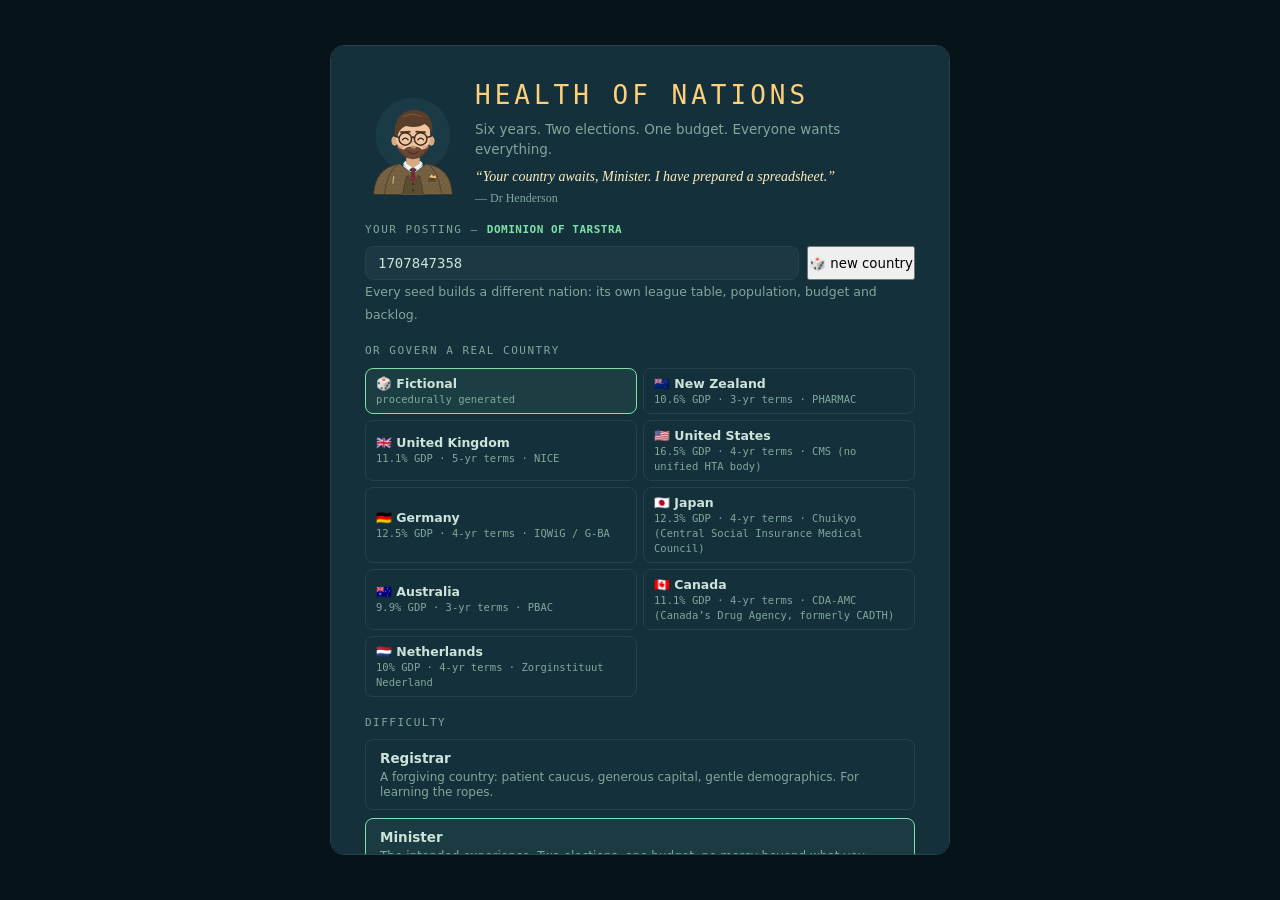
==== commit 868ae122: "Deploy Phase 8: keepsakes, Dr Henderson, adaptive score, animations Co-Authored-By: Claude Opus 5.5 " ====
--- a/index.html
+++ b/index.html
@@ -5,8 +5,8 @@
     <meta name="viewport" content="width=device-width, initial-scale=1.0" />
     <link rel="icon" type="image/svg+xml" href="./hon.svg" />
     <title>Health of Nations</title>
-    <script type="module" crossorigin src="./assets/index-AIq9mNSs.js"></script>
-    <link rel="stylesheet" crossorigin href="./assets/index-Cav-bF2-.css">
+    <script type="module" crossorigin src="./assets/index-CchBhmXV.js"></script>
+    <link rel="stylesheet" crossorigin href="./assets/index-DsWSzyG-.css">
   </head>
   <body>
     <div id="root"></div>
--- a/assets/index-DsWSzyG-.css
+++ b/assets/index-DsWSzyG-.css
@@ -0,0 +1 @@
+:root{--bg: #0e2129;--panel: #14303a;--panel-2: #1a3a45;--line: #24424c;--text: #cde3da;--muted: #7fa89d;--amber: #ffd07a;--green: #7ee2a8;--red: #e2837e;--purple: #b78ee0;--mono: "Cascadia Code", Consolas, monospace}*{margin:0;padding:0;box-sizing:border-box}body{background:var(--bg);color:var(--text);font-family:Segoe UI,system-ui,sans-serif;font-size:15px;line-height:1.5}.app{max-width:1100px;margin:0 auto;padding:0 16px 60px}button{cursor:pointer;font-family:inherit}.topbar{display:flex;align-items:center;gap:18px;flex-wrap:wrap;padding:14px 0 10px;border-bottom:1px solid var(--line);position:sticky;top:0;background:var(--bg);z-index:10}.brand .title{font-family:var(--mono);font-weight:700;letter-spacing:2px;color:var(--amber);display:block}.brand .sub{font-size:11px;color:var(--muted);font-family:var(--mono)}.stats{display:flex;gap:18px;flex-wrap:wrap;flex:1}.stat label{display:block;font-size:9.5px;letter-spacing:1.5px;color:var(--muted);font-family:var(--mono)}.stat b{font-family:var(--mono);font-size:15px}.stat .check{display:block;font-size:9px;color:var(--muted);font-family:var(--mono)}.good{color:var(--green)}.bad{color:var(--red)}.warn{color:var(--amber)}.actions{display:flex;gap:10px;align-items:center}.advisor-toggle{background:transparent;border:1px solid var(--line);color:var(--muted);border-radius:6px;padding:7px 12px;font-family:var(--mono);font-size:12px}.advisor-toggle.on{border-color:var(--amber);color:var(--amber)}.end-quarter{background:var(--amber);border:none;color:#1a1408;font-weight:700;border-radius:6px;padding:9px 18px;font-size:14px}.end-quarter:hover{filter:brightness(1.1)}.tabs{display:flex;gap:4px;padding:10px 0}.tabs button{background:transparent;border:1px solid transparent;color:var(--muted);padding:8px 16px;border-radius:8px 8px 0 0;font-size:14px;position:relative}.tabs button.active{background:var(--panel);color:var(--text);border-color:var(--line);border-bottom-color:var(--panel)}.tabs .dot{position:absolute;top:6px;right:6px;width:8px;height:8px;border-radius:50%;background:var(--red);animation:pulse 1.2s infinite}@keyframes pulse{50%{opacity:.4}}.flash{background:#3a2530;border:1px solid var(--red);color:#f0c9c4;padding:10px 16px;border-radius:8px;margin:8px 0;font-size:14px}.screen{display:flex;flex-direction:column;gap:14px;padding-top:6px}.panel{background:var(--panel);border:1px solid var(--line);border-radius:10px;padding:18px 22px}.panel h2{font-size:19px;margin-bottom:10px;color:var(--amber)}.panel h3{font-size:16px;margin-bottom:8px}.hint{color:var(--muted);font-size:13px;margin-bottom:12px}.muted{color:var(--muted)}.small{font-size:12px}.center{text-align:center}.headlines{list-style:none}.headlines li{padding:8px 0 8px 20px;border-bottom:1px dashed var(--line);position:relative}.headlines li:before{content:"▸";position:absolute;left:2px;color:var(--amber)}.headlines li:last-child{border-bottom:none}.event{border-color:var(--red)}.event-tag{font-family:var(--mono);font-size:10px;letter-spacing:2px;color:var(--red);margin-bottom:8px}.event h3{font-size:18px;margin-bottom:8px}.choices{display:flex;flex-direction:column;gap:8px;margin-top:14px}.choice{display:flex;justify-content:space-between;align-items:center;gap:12px;background:var(--panel-2);border:1px solid var(--line);color:var(--text);padding:11px 16px;border-radius:8px;text-align:left;font-size:14px}.choice:hover:not(:disabled){border-color:var(--amber)}.choice.chosen{border-color:var(--green);background:#1a4034}.choice.chosen:after{content:" ✓";color:var(--green);font-weight:700}.choice:disabled{opacity:.45;cursor:not-allowed}.choice em{font-family:var(--mono);font-size:11px;color:var(--amber);white-space:nowrap;font-style:normal}.advisor-panel{border-left:3px solid var(--amber)}.advisor-tag{font-family:var(--mono);font-size:10px;letter-spacing:2px;color:var(--amber);margin-bottom:8px;opacity:.9}.advisor-msg{padding:6px 0}.advisor-msg+.advisor-msg{border-top:1px dashed var(--line)}.advisor-msg p{color:#ffeebf;font-size:14px}.advisor-msg details{margin-top:6px;font-size:13px}.advisor-msg summary{color:var(--muted);cursor:pointer;font-family:var(--mono);font-size:11px;letter-spacing:1px}.advisor-msg details p{color:var(--text);margin:6px 0 2px}.advisor-msg cite{color:var(--muted);font-size:11.5px}.panel-head-row{display:flex;justify-content:space-between;align-items:center;gap:12px;flex-wrap:wrap}.policy{display:grid;grid-template-columns:1fr 1fr;gap:16px}@media(max-width:760px){.policy{grid-template-columns:1fr}}.policy-block{background:#ffffff05;border:1px solid var(--line);border-radius:10px;padding:16px 18px}.policy-head{display:flex;justify-content:space-between;align-items:baseline;gap:10px;margin-bottom:10px}.policy-now{font-family:var(--mono);font-size:11px;color:var(--amber)}.pm-options{display:flex;flex-direction:column;gap:8px;margin-bottom:10px}.pm-option{text-align:left;background:transparent;border:1px solid var(--line);border-radius:8px;padding:10px 14px;cursor:pointer;color:var(--text)}.pm-option:hover{border-color:var(--amber)}.pm-option.active{border-color:var(--green);background:#7ee2a80f}.pm-option b{display:block;font-size:13.5px;margin-bottom:3px}.pm-option span{font-size:12px;color:var(--muted)}.menu-card{max-width:560px}.menu-title{font-family:var(--mono);font-size:26px;letter-spacing:4px;color:var(--amber);text-align:center;margin-bottom:4px}.menu-sub{text-align:center;color:var(--muted);font-size:13.5px;margin-bottom:20px}.menu-block{margin-bottom:18px}.menu-label{display:block;font-family:var(--mono);font-size:11px;letter-spacing:1.5px;text-transform:uppercase;color:var(--muted);margin-bottom:8px}.country-preview{color:var(--green);letter-spacing:.5px}.seed-row{display:flex;gap:8px}.seed-input{flex:1;background:#ffffff0a;border:1px solid var(--line);border-radius:8px;color:var(--text);font-family:var(--mono);font-size:14px;padding:8px 12px}.seed-input:focus{outline:none;border-color:var(--amber)}.menu-coaching{display:flex;align-items:center;gap:10px;font-size:13.5px;margin:4px 0 16px;cursor:pointer}.victories{margin:14px 0 4px;display:flex;flex-direction:column;gap:8px}.victory{background:#7ee2a812;border:1px solid rgba(126,226,168,.3);border-radius:8px;padding:10px 14px;font-size:13.5px}.victory.none{background:#ffffff08;border-color:var(--line);color:var(--muted)}.factcard{border-left:3px solid var(--amber)}.fact-tag{font-family:var(--mono);font-size:10px;letter-spacing:2px;color:var(--amber);margin-bottom:6px}.factcard p{font-size:14px;line-height:1.55;margin-bottom:6px}.factcard cite{font-family:var(--mono);font-size:10.5px;color:var(--muted);font-style:normal}.roast{font-style:italic;color:var(--amber);font-size:14px;line-height:1.55;border-left:3px solid var(--amber);padding:8px 14px;margin:10px 0 4px;background:#ffd07a0f;border-radius:0 8px 8px 0}.deep-dive{margin-top:10px;border-top:1px dashed var(--line);padding-top:8px}.deep-dive summary{cursor:pointer;font-family:var(--mono);font-size:11px;color:var(--green)}.deep-dive p{margin-top:8px}.deep-dive .discussion{margin-top:10px;background:#7ee2a80d;border-radius:8px;padding:10px 14px 10px 10px}.deep-dive .discussion ol{margin:6px 0 0 20px}.deep-dive .discussion li{margin:6px 0;font-size:12.5px}.lb-toggle{cursor:pointer;-webkit-user-select:none;user-select:none}.lb-config{display:flex;flex-direction:column;gap:8px}.country-grid{display:grid;grid-template-columns:1fr 1fr;gap:6px}@media(max-width:640px){.country-grid{grid-template-columns:1fr}}.country-btn{text-align:left;background:transparent;border:1px solid var(--line);border-radius:8px;padding:7px 10px;cursor:pointer;color:var(--text)}.country-btn:hover{border-color:var(--amber)}.country-btn.active{border-color:var(--green);background:#7ee2a812}.country-btn b{display:block;font-size:12.5px}.country-btn span{font-size:10.5px;color:var(--muted);font-family:var(--mono)}.profile-card{border-left:3px solid var(--green)}.profile-chips{display:flex;flex-wrap:wrap;gap:6px;margin:8px 0 10px}.chip{font-family:var(--mono);font-size:11px;letter-spacing:.5px;background:#7ee2a81a;border:1px solid rgba(126,226,168,.35);color:var(--green);border-radius:20px;padding:3px 11px}.continue-btn{display:block;width:100%;margin-bottom:18px;padding:12px 16px;background:#7ee2a81a;border:1px solid var(--green);border-radius:10px;color:var(--green);font-family:var(--mono);font-size:13px;cursor:pointer}.continue-btn:hover{background:#7ee2a82e}.hall{border-top:1px dashed var(--line);padding-top:14px;margin-top:4px}.hall-row{display:flex;align-items:center;gap:10px;padding:5px 0;font-size:12px}.hall-grade{flex:0 0 22px;height:22px;border-radius:6px;display:flex;align-items:center;justify-content:center;font-family:var(--mono);font-weight:700;font-size:12px;background:#ffffff0f}.hall-country{flex:1;white-space:nowrap;overflow:hidden;text-overflow:ellipsis}.hall-meta{color:var(--muted);font-family:var(--mono);font-size:10px}.hall-victories{letter-spacing:2px}.hall-score{font-family:var(--mono);color:var(--amber)}.tutorial-panel{position:fixed;right:18px;bottom:18px;z-index:40;max-width:380px;background:var(--panel, #14262e);border:1px solid var(--amber);border-radius:12px;padding:14px 18px;box-shadow:0 10px 30px #00000073;font-size:13.5px}.tutorial-panel p{margin:4px 0 10px;line-height:1.5}.tutorial-foot{display:flex;justify-content:space-between;align-items:center;gap:10px}.tutorial-dots{display:flex;gap:4px}.tutorial-dots .pip.now{background:var(--amber);box-shadow:0 0 6px var(--amber)}button.small{font-size:11px;padding:4px 10px}.codex-list{display:grid;grid-template-columns:1fr 1fr;gap:14px}@media(max-width:760px){.codex-list{grid-template-columns:1fr}}.codex-entry{background:#ffffff05;border:1px solid var(--line);border-radius:10px;padding:16px 18px}.codex-entry h3{font-size:15px;margin-bottom:8px;color:var(--amber)}.codex-entry p{font-size:13px;line-height:1.55;margin-bottom:8px}.codex-entry cite{font-family:var(--mono);font-size:10.5px;color:var(--muted);font-style:normal}.codex-entry.locked{opacity:.55;border-style:dashed}.primer{border-left:3px solid var(--green)}.primer h3{color:var(--green)}.primer ul{list-style:none}.primer li{padding:7px 0 7px 4px;border-bottom:1px dashed var(--line);font-size:14px}.primer li:last-child{border-bottom:none}.primer li b{color:var(--text)}.study-btn{display:block;margin-top:4px;font-family:var(--mono);font-size:10px;background:transparent;border:1px dashed var(--amber);color:var(--amber);border-radius:5px;padding:2px 7px;cursor:pointer}.study-btn:hover{background:#ffd07a1f}.study-btn.is-on{background:var(--amber);color:#10242c;border-style:solid;font-weight:700}.desk-list{display:grid;grid-template-columns:repeat(auto-fit,minmax(300px,1fr));gap:12px}.desk{background:var(--panel-2);border:1px solid var(--line);border-radius:8px;padding:14px 16px}.desk.fixed{opacity:.85}.desk-head{display:flex;justify-content:space-between;font-size:15px;margin-bottom:6px}.desk-head b{font-family:var(--mono);color:var(--amber)}.desk p{font-size:12.5px;color:var(--muted);margin-bottom:10px}.desk-status{font-family:var(--mono);font-size:11px;color:var(--amber);background:#ffd07a12;border-left:2px solid var(--amber);padding:6px 10px;border-radius:0 6px 6px 0;margin-bottom:10px}.desk.fixed .desk-status{color:var(--muted);border-left-color:var(--line);background:#ffffff05}.bar.pipeline{width:100%;margin-bottom:10px}.desk-controls{display:flex;align-items:center;gap:10px}.desk-controls button{width:30px;height:30px;border-radius:6px;border:1px solid var(--line);background:var(--panel);color:var(--text);font-size:16px}.desk-controls button:disabled{opacity:.3}.pips{display:flex;gap:5px}.pip{width:22px;height:10px;border-radius:3px;background:var(--line)}.pip.lit{background:var(--green)}.delta{font-family:var(--mono);font-size:11px;color:var(--amber);font-style:normal}.tablewrap{overflow-x:auto}table{border-collapse:collapse;width:100%;font-size:13.5px}th{text-align:left;font-family:var(--mono);font-size:10px;letter-spacing:1.2px;color:var(--muted);padding:8px 10px;border-bottom:1px solid var(--line)}td{padding:9px 10px;border-bottom:1px solid #1d3843;vertical-align:top}.league tr.funded td{background:#16382e}.drug-name{font-weight:700}.cph{font-family:var(--mono);color:var(--amber)}.ci{font-family:var(--mono);font-size:12px;color:var(--muted)}.ci.wide{color:var(--red)}.equity{font-family:var(--mono)}.fund-btn{border:1px solid var(--line);background:transparent;color:var(--muted);border-radius:6px;padding:5px 12px;font-family:var(--mono);font-size:11px;white-space:nowrap}.fund-btn:hover{border-color:var(--green);color:var(--green)}.fund-btn.is-funded{background:var(--green);border-color:var(--green);color:#0c2018;font-weight:700}.spark-row{display:grid;grid-template-columns:repeat(auto-fit,minmax(160px,1fr));gap:12px}.spark-box{background:var(--panel-2);border:1px solid var(--line);border-radius:8px;padding:12px 14px}.spark-box label{display:block;font-family:var(--mono);font-size:10px;letter-spacing:1.5px;color:var(--muted);margin-bottom:6px}.spark{width:100%;height:36px;display:block}.spark-box b{font-family:var(--mono);font-size:15px}.spark-box b.big{font-size:22px;color:var(--amber)}.spark-box small{display:block;color:var(--muted);font-size:10.5px}.bar{background:var(--line);border-radius:4px;height:9px;width:110px;overflow:hidden}.fill{height:100%;border-radius:4px}.fill.health{background:var(--amber)}.fill.sat,.fill.score{background:var(--green)}.provisional{font-family:var(--mono);font-size:10.5px;letter-spacing:1px;color:var(--muted);font-weight:400;margin-left:10px;vertical-align:middle}.scoreboard{display:flex;gap:22px;align-items:flex-start}.scoreboard .pillars{flex:1;margin-bottom:0}@media(max-width:640px){.scoreboard{flex-direction:column}}.score-overlay{position:fixed;top:0;right:0;bottom:0;left:0;background:#061217e6;z-index:100;display:flex;align-items:center;justify-content:center;padding:20px}.score-card{background:var(--panel);border:1px solid var(--line);border-radius:14px;padding:30px 34px;max-width:620px;width:100%;max-height:90vh;overflow-y:auto}.verdict{font-family:var(--mono);font-size:26px;font-weight:700;letter-spacing:2px}.verdict.win{color:var(--green)}.verdict.loss{color:var(--red)}.reason{margin:12px 0 20px;color:var(--text);font-size:15px}.grade-row{display:flex;align-items:center;gap:20px;margin-bottom:20px}.grade{width:74px;height:74px;border-radius:12px;display:flex;align-items:center;justify-content:center;font-size:44px;font-weight:700;font-family:var(--mono);background:var(--panel-2);border:2px solid var(--line)}.grade-S{color:var(--amber);border-color:var(--amber)}.grade-A{color:var(--green);border-color:var(--green)}.grade-B{color:var(--green)}.grade-C{color:var(--text)}.grade-D{color:var(--red)}.grade-F{color:var(--red);border-color:var(--red)}.composite b{font-size:30px;font-family:var(--mono)}.composite small{display:block;color:var(--muted);font-size:11px;letter-spacing:1px}.pillars{display:flex;flex-direction:column;gap:12px;margin-bottom:22px}.pillar .bar{width:100%;margin:4px 0}.pillar-head{display:flex;justify-content:space-between;font-size:14px}.pillar-head b{font-family:var(--mono)}.score-actions{display:flex;gap:10px;margin-bottom:10px}.score-actions button{flex:1;padding:12px;border-radius:8px;border:none;background:var(--amber);color:#1a1408;font-weight:700;font-size:14px}.score-actions button.ghost{background:transparent;border:1px solid var(--line);color:var(--text)}.assignment-card{border:1px solid var(--amber);border-radius:10px;padding:14px 16px;margin:14px 0 6px;background:color-mix(in srgb,var(--amber) 8%,var(--panel))}.assignment-card b{display:block;font-size:17px;margin:4px 0 6px;color:var(--text)}.assignment-card p{margin:0 0 8px;line-height:1.55}.assignment-kicker{font-family:var(--mono);font-size:11px;letter-spacing:1px;color:var(--amber)}.assignment-card a,.study-next a,.hint a{color:var(--amber)}.course-link{display:grid;grid-template-columns:auto 1fr auto;gap:12px;align-items:center;margin:16px 0 4px;padding:12px 14px;border:1px solid var(--line);border-radius:10px;background:var(--panel-2);color:var(--text);text-decoration:none}.course-link:hover{border-color:var(--amber)}.course-link>span:first-child{font-size:22px}.course-link b{display:block;color:var(--amber);font-family:var(--mono);letter-spacing:.5px}.course-link small{color:var(--muted)}.codex-course{display:inline-block;margin-top:8px;font-family:var(--mono);font-size:12px;color:var(--amber);text-decoration:none;border-bottom:1px dashed var(--amber)}.study-next{margin:16px 0 6px;padding:12px 14px;border:1px dashed var(--line);border-radius:10px;text-align:left}.study-next b{display:block;margin-bottom:4px}.study-links{display:flex;flex-wrap:wrap;gap:8px;margin-top:8px}.study-links a{font-family:var(--mono);font-size:12px;text-decoration:none;padding:5px 9px;border:1px solid var(--line);border-radius:6px}.study-links a:hover{border-color:var(--amber)}.dr-henderson{display:block;overflow:visible}.dr-henderson .dr-body{animation:dr-breathe 4.8s ease-in-out infinite;transform-origin:100px 220px}.dr-henderson .dr-blink{animation:dr-blink 5.2s infinite;transform-box:fill-box;transform-origin:center}.dr-henderson .dr-sweat{animation:dr-drip 1.8s ease-in infinite}.dr-henderson .dr-tear{animation:dr-drip 2.6s ease-in infinite}.dr-henderson .dr-bang{animation:dr-shake .5s ease-in-out infinite alternate;transform-box:fill-box;transform-origin:bottom}.dr-henderson .dr-sparkle{animation:dr-twinkle 1.6s ease-in-out infinite}.dr-henderson .dr-dots circle{animation:dr-dot 1.8s ease-in-out infinite}.dr-henderson .dr-dots circle:nth-child(2){animation-delay:.3s}.dr-henderson .dr-dots circle:nth-child(3){animation-delay:.6s}.dr-henderson .dr-confetti rect{animation:dr-fall 2.4s ease-in infinite}.dr-henderson .dr-confetti rect:nth-child(odd){animation-delay:.8s}.dr-henderson .dr-steam{animation:dr-steam 2.4s ease-in-out infinite}.dr-pop{animation:dr-pop .45s cubic-bezier(.3,1.6,.5,1)}@keyframes dr-breathe{0%,to{transform:translateY(0)}50%{transform:translateY(-1.5px)}}@keyframes dr-blink{0%,93%,to{transform:scaleY(1)}95.5%{transform:scaleY(.08)}}@keyframes dr-drip{0%{transform:translateY(-3px);opacity:0}25%{opacity:1}to{transform:translateY(9px);opacity:0}}@keyframes dr-shake{0%{transform:rotate(-6deg)}to{transform:rotate(6deg)}}@keyframes dr-twinkle{0%,to{opacity:.35}50%{opacity:1}}@keyframes dr-dot{0%,to{opacity:.25}50%{opacity:1}}@keyframes dr-fall{0%{transform:translateY(-14px);opacity:0}15%{opacity:1}to{transform:translateY(40px);opacity:0}}@keyframes dr-steam{0%,to{opacity:.2;transform:translateY(2px)}50%{opacity:.8;transform:translateY(-3px)}}@keyframes dr-pop{0%{transform:scale(.9)}to{transform:scale(1)}}.advisor-panel{display:flex;gap:16px;align-items:flex-start}.advisor-portrait{flex:none;text-align:center}.advisor-portrait small{display:block;font-family:var(--mono);font-size:10px;letter-spacing:1px;color:var(--muted);text-transform:uppercase;margin-top:2px}.advisor-body{flex:1;min-width:0}@media(max-width:560px){.advisor-panel{flex-direction:column;align-items:center}}.score-portrait{float:right;margin:-6px -6px 0 10px}.rarity-common{--r: #7ee2a8}.rarity-uncommon{--r: #8fd3ff}.rarity-rare{--r: #b78ee0}.rarity-mandate{--r: #ffd07a}.relic-icon{display:block}.keepsake-overlay{position:fixed;top:0;right:0;bottom:0;left:0;z-index:60;display:grid;place-items:center;padding:16px;background:radial-gradient(circle at 50% 30%,#14303aeb,#060e12f5);animation:ks-fade .35s ease-out;overflow-y:auto}.keepsake-overlay.leaving{animation:ks-out .42s ease-in forwards}.keepsake-sheet{max-width:980px;width:100%}.keepsake-head{display:flex;gap:16px;align-items:center;margin-bottom:18px}.keepsake-kicker{font-family:var(--mono);font-size:11px;letter-spacing:2px;color:var(--amber)}.keepsake-head h2{font-family:Georgia,serif;font-weight:400;font-size:clamp(22px,3.4vw,32px);color:#fff;line-height:1.15;margin:4px 0}.keepsake-row{display:grid;grid-template-columns:repeat(3,minmax(0,1fr));gap:16px;perspective:1200px}@media(max-width:760px){.keepsake-row{grid-template-columns:minmax(0,1fr)}}.keepsake-card{position:relative;background:linear-gradient(170deg,var(--panel-2),var(--panel));border:1px solid var(--line);border-top:3px solid var(--r);border-radius:14px;padding:18px 18px 16px;height:100%;display:flex;flex-direction:column;gap:8px;overflow:hidden;animation:ks-deal .6s cubic-bezier(.2,.9,.3,1.15) both;transform-origin:50% 100%}.keepsake-glow{position:absolute;inset:-40% -20% auto;height:70%;background:radial-gradient(closest-side,var(--r),transparent);opacity:.16;pointer-events:none}.keepsake-icon{color:var(--r);width:76px;height:76px;display:grid;place-items:center;border-radius:50%;background:#ffffff0a;border:1px solid color-mix(in srgb,var(--r) 40%,transparent);animation:ks-float 3.6s ease-in-out infinite}.keepsake-rarity{font-family:var(--mono);font-size:10px;letter-spacing:2px;text-transform:uppercase;color:var(--r)}.keepsake-card h4{font-family:Georgia,serif;font-weight:400;font-size:19px;color:#fff;line-height:1.2}.keepsake-text{color:var(--text);font-weight:600;font-size:14px}.keepsake-flavor{color:var(--muted);font-style:italic;font-size:13px}.keepsake-lesson{font-size:13px;color:#ffeebf;border-top:1px dashed var(--line);padding-top:8px}.keepsake-chapter{font-size:12.5px;color:var(--amber);text-decoration:none}.keepsake-chapter:hover{text-decoration:underline}.keepsake-take{margin-top:auto;background:var(--r);color:#10221a;border:none;border-radius:8px;padding:9px 12px;font-weight:700;font-size:14px}.keepsake-take:hover{filter:brightness(1.1)}.keepsake-row .chosen .keepsake-card{animation:ks-chosen .42s ease-in forwards}.keepsake-row .dismissed .keepsake-card{animation:ks-dismiss .35s ease-in forwards}.keepsake-skip{display:block;margin:16px auto 0;background:none;border:none;color:var(--muted);text-decoration:underline;font-size:13px}.kind-mandate .keepsake-head h2{color:var(--amber)}@keyframes ks-fade{0%{opacity:0}}@keyframes ks-out{to{opacity:0}}@keyframes ks-deal{0%{opacity:0;transform:translateY(40px) rotateX(35deg) scale(.92)}}@keyframes ks-float{0%,to{transform:translateY(0)}50%{transform:translateY(-4px)}}@keyframes ks-chosen{40%{transform:scale(1.04);box-shadow:0 0 40px var(--r)}to{transform:translateY(-60px) scale(.6);opacity:0}}@keyframes ks-dismiss{to{transform:translateY(30px);opacity:0}}.keepsake-shelf{position:relative;display:flex;align-items:center;gap:6px;flex-wrap:wrap;padding:2px 0 8px}.shelf-label{font-family:var(--mono);font-size:9.5px;letter-spacing:1.5px;color:var(--muted);margin-right:4px}.shelf-item{color:var(--r);background:var(--panel);border:1px solid var(--line);border-radius:8px;padding:3px;display:inline-grid;place-items:center;transition:transform .15s,border-color .15s;animation:ks-land .5s cubic-bezier(.3,1.6,.5,1)}button.shelf-item:hover,.shelf-item.open{transform:translateY(-2px);border-color:var(--r)}@keyframes ks-land{0%{transform:translateY(-16px) scale(1.3);opacity:0}}.shelf-pop{position:absolute;top:100%;left:0;z-index:30;width:min(340px,92vw);filter:drop-shadow(0 12px 28px rgba(0,0,0,.5))}.shelf-pop .keepsake-card{animation:ks-fade .2s}.score-desk{margin:10px 0 16px}.score-desk b{font-family:var(--mono);font-size:11px;letter-spacing:1.5px;color:var(--muted);text-transform:uppercase}.score-desk-row{display:flex;gap:6px;flex-wrap:wrap;margin-top:6px}.curtain{position:fixed;top:0;right:0;bottom:0;left:0;z-index:120;display:grid;place-items:center;background:#060e12f0;cursor:pointer;animation:cur-in .35s ease-out both,cur-out .5s ease-in both;animation-delay:0s,var(--hold, 1.9s);padding:16px}.curtain-inner{text-align:center;position:relative;max-width:640px;width:100%}.curtain-kicker{font-family:var(--mono);letter-spacing:4px;font-size:12px;color:var(--muted);animation:cur-rise .6s .1s both}.curtain-year{font-family:Georgia,serif;font-size:clamp(64px,14vw,132px);line-height:1;color:#fff;animation:cur-rise .7s .15s both}.curtain-sub{color:var(--muted);margin-top:8px;animation:cur-rise .6s .35s both}.stamp{display:inline-block;margin-top:22px;font-family:var(--mono);font-weight:800;letter-spacing:3px;font-size:clamp(18px,3.4vw,26px);padding:8px 18px;border:4px solid currentColor;border-radius:6px;transform:rotate(-6deg);color:var(--amber);animation:stamp .45s cubic-bezier(.2,1.8,.4,1) both;animation-delay:var(--stamp-at, .7s);mix-blend-mode:screen}.stamp.good{color:var(--green)}.stamp.bad{color:var(--red)}.vote-meter{position:relative;height:26px;border-radius:13px;background:var(--panel);border:1px solid var(--line);margin:26px auto 6px;overflow:visible}.vote-fill{position:absolute;inset:0 auto 0 0;border-radius:13px;background:linear-gradient(90deg,#4c8f7a,var(--green));width:var(--to);animation:vote-fill 1.6s .5s cubic-bezier(.3,.7,.3,1) both}.vote-fill.short{background:linear-gradient(90deg,#8f4c4c,var(--red))}.vote-line{position:absolute;top:-8px;bottom:-8px;width:2px;background:#fff;left:var(--at)}.vote-line span{position:absolute;top:-18px;left:50%;transform:translate(-50%);font-family:var(--mono);font-size:10px;white-space:nowrap;color:#fff}.vote-count{font-family:var(--mono);font-size:32px;color:#fff}@keyframes cur-in{0%{opacity:0}}@keyframes cur-out{to{opacity:0;visibility:hidden}}@keyframes cur-rise{0%{opacity:0;transform:translateY(18px)}}@keyframes stamp{0%{opacity:0;transform:rotate(-6deg) scale(2.6)}70%{opacity:1}to{opacity:1;transform:rotate(-6deg) scale(1)}}@keyframes vote-fill{0%{width:0}}.music-btn{min-width:44px}.music-btn small{font-size:9.5px;letter-spacing:1px;margin-left:4px}.panel.event{animation:ev-slam .55s cubic-bezier(.2,1.4,.4,1) both}@keyframes ev-slam{0%{opacity:0;transform:translateY(-14px) rotate(-1.2deg) scale(1.03)}}@media(prefers-reduced-motion:reduce){.dr-henderson *,.keepsake-card,.keepsake-icon,.shelf-item,.panel.event,.curtain *,.vote-fill{animation:none!important}.curtain{animation:cur-out .2s ease-in both;animation-delay:var(--hold, 1.9s)}}.menu-hero{display:flex;gap:14px;align-items:center;justify-content:center;margin-bottom:14px}.menu-hero .menu-title,.menu-hero .menu-sub{text-align:left}.menu-hero .menu-sub{margin-bottom:6px}.menu-quip{font-family:Georgia,serif;font-style:italic;color:#ffeebf;font-size:14px}.menu-quip span{font-style:normal;color:var(--muted);font-size:12px;white-space:nowrap}@media(max-width:520px){.menu-hero{flex-direction:column;text-align:center}.menu-hero .menu-title,.menu-hero .menu-sub{text-align:center}}
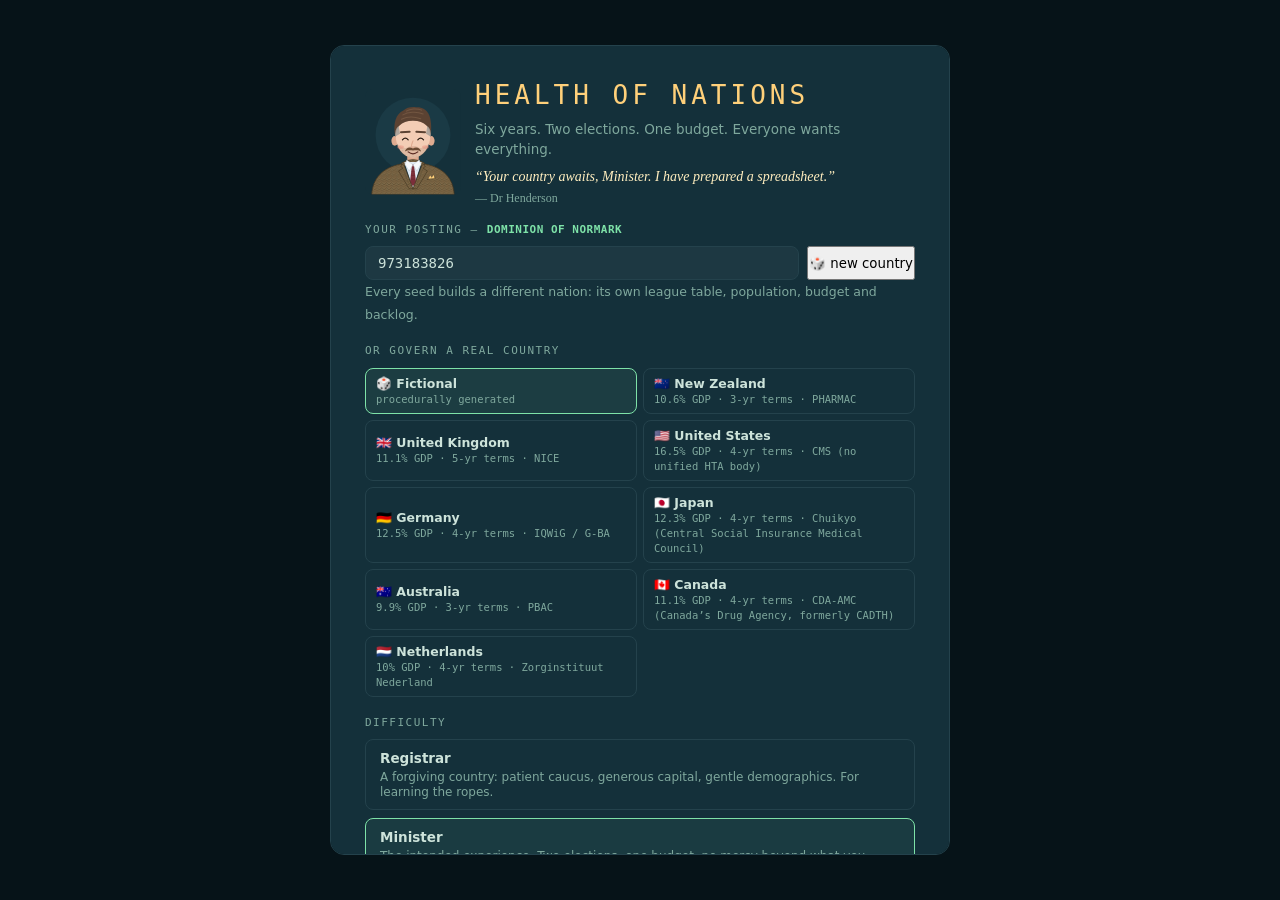
==== commit 6bea9858: "Deploy: Dr Henderson redrawn from Austin's photo Co-Authored-By: Claude Opus 5.5 <noreply@anthropic." ====
--- a/index.html
+++ b/index.html
@@ -5,7 +5,7 @@
     <meta name="viewport" content="width=device-width, initial-scale=1.0" />
     <link rel="icon" type="image/svg+xml" href="./hon.svg" />
     <title>Health of Nations</title>
-    <script type="module" crossorigin src="./assets/index-CchBhmXV.js"></script>
+    <script type="module" crossorigin src="./assets/index-BTPzSW_E.js"></script>
     <link rel="stylesheet" crossorigin href="./assets/index-DsWSzyG-.css">
   </head>
   <body>
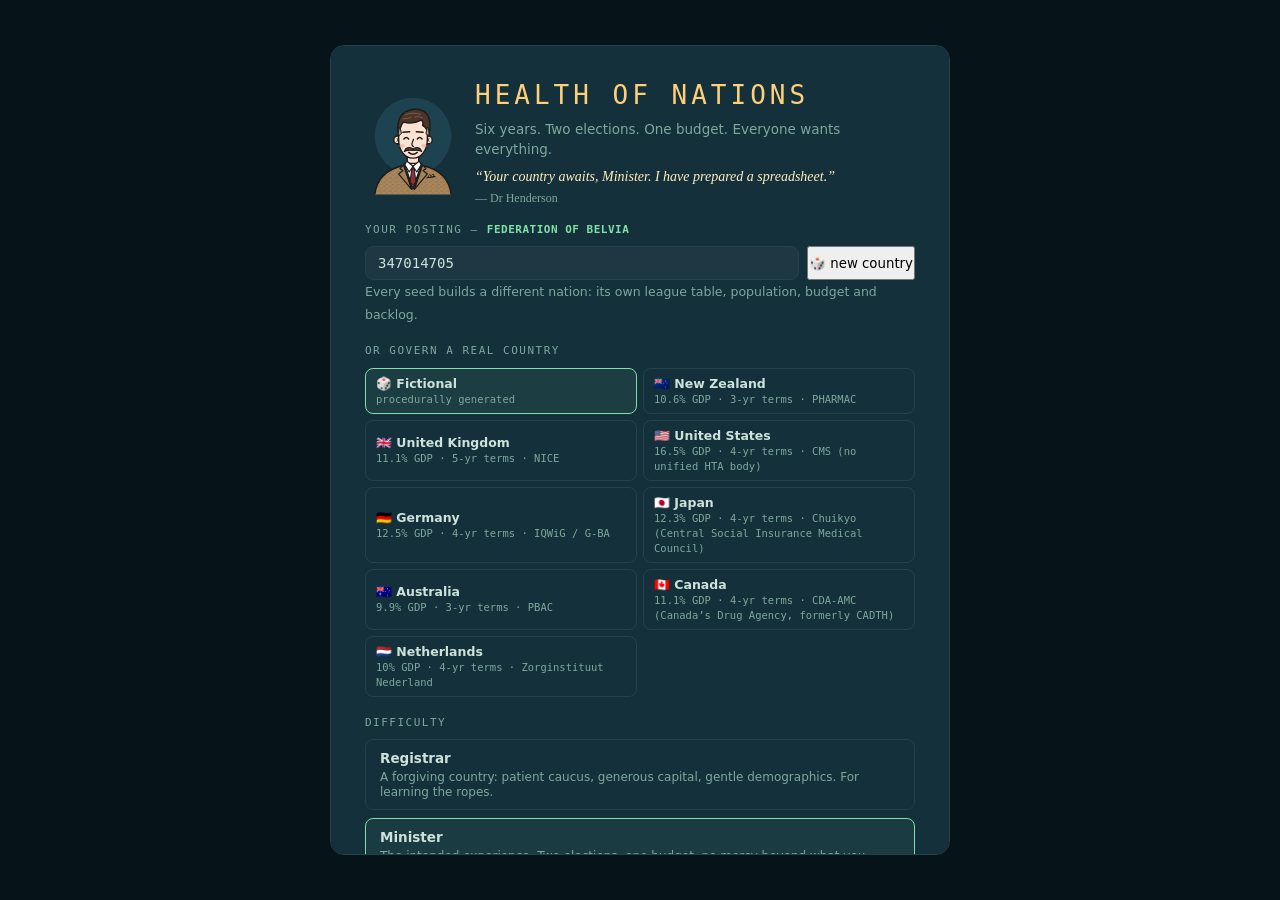
==== commit 1f8e0387: "Deploy: Dr Henderson in the new hand-inked style Co-Authored-By: Claude Opus 5.5 <noreply@anthropic." ====
--- a/index.html
+++ b/index.html
@@ -5,7 +5,7 @@
     <meta name="viewport" content="width=device-width, initial-scale=1.0" />
     <link rel="icon" type="image/svg+xml" href="./hon.svg" />
     <title>Health of Nations</title>
-    <script type="module" crossorigin src="./assets/index-BTPzSW_E.js"></script>
+    <script type="module" crossorigin src="./assets/index-CV0moe5p.js"></script>
     <link rel="stylesheet" crossorigin href="./assets/index-DsWSzyG-.css">
   </head>
   <body>
